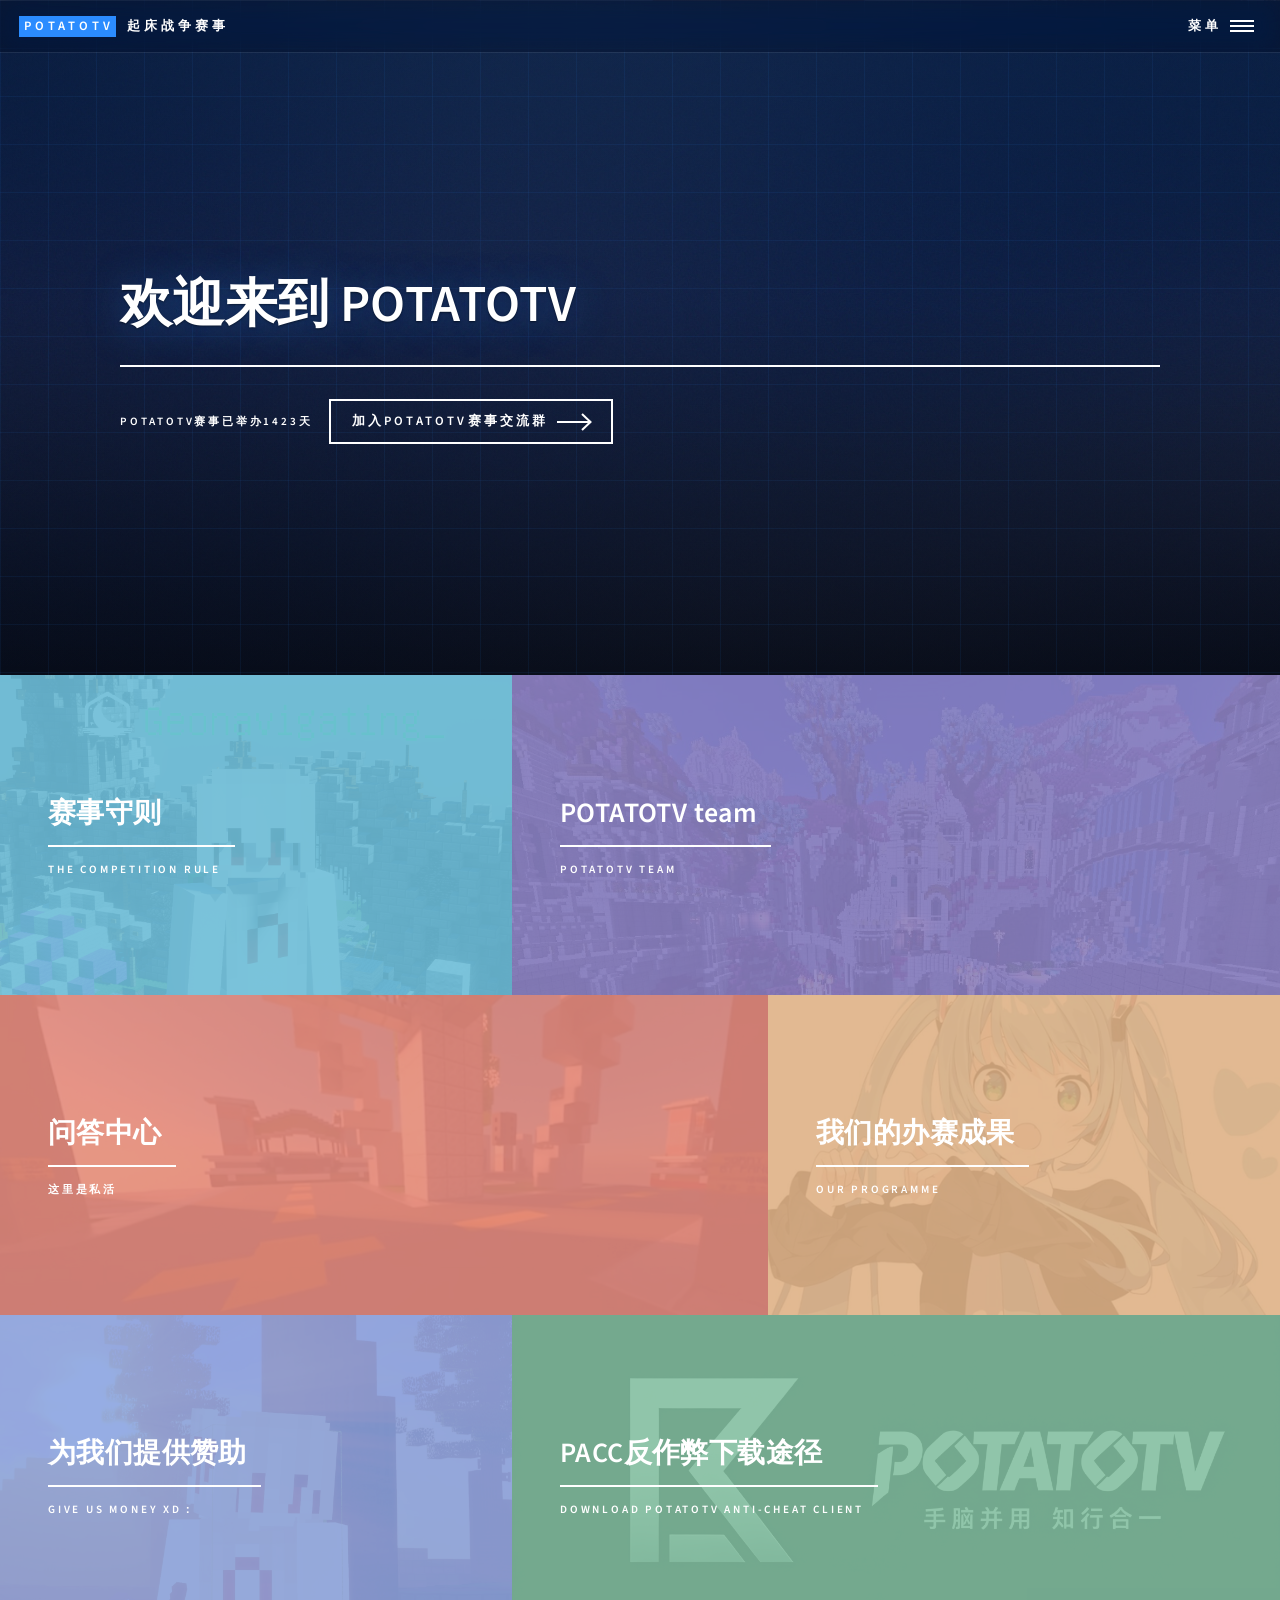
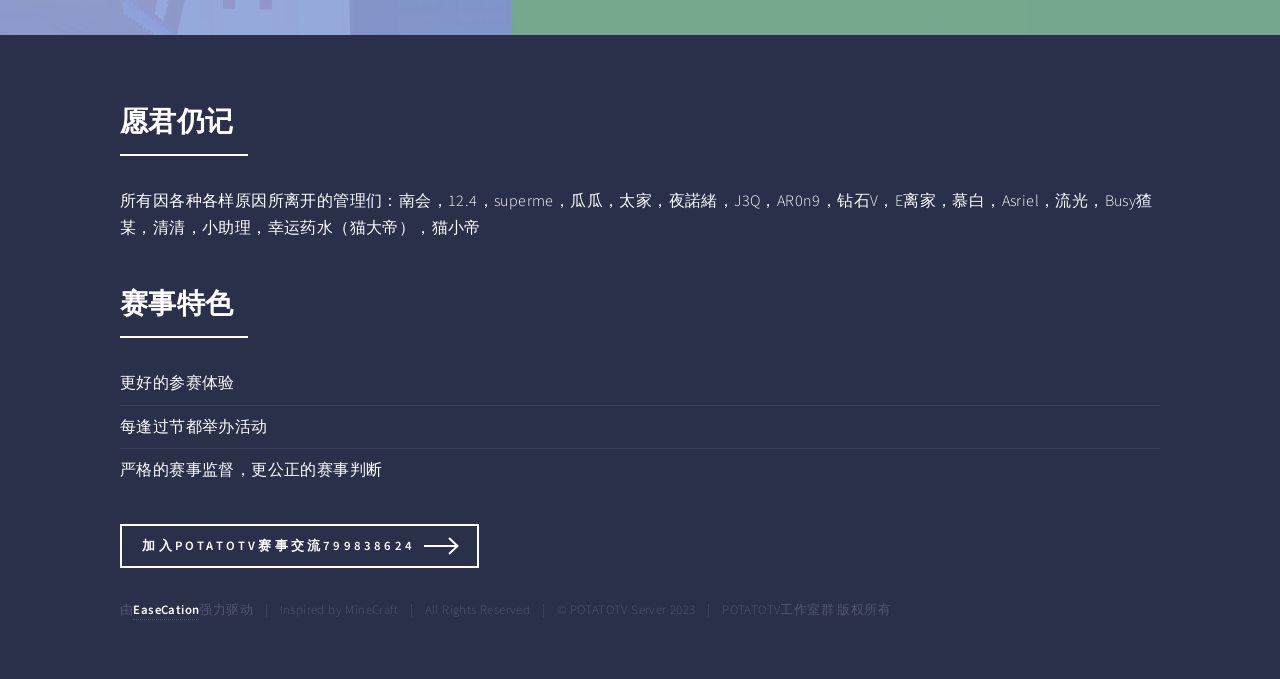
==== index.html @ faa76018 "chore: 初始化 POTATOTV 赛事官网静态站点 基于 HTML5UP Forty 模板改造。首页 Banner 改为本地 MP4 背景视频 + 内联 SVG 遮罩与网格图层；导航栏与菜单改为" ====
<!DOCTYPE HTML>

<html>
	<head>
			<title>POTATOTV 起床战争赛事</title>
			<meta charset="utf-8" />
			<meta name="keywords" content="POTATOTV工作室群">
			<meta name="viewport" content="width=device-width, initial-scale=1, user-scalable=no" />
			<link rel="stylesheet" href="assets/css/main.css" />
			<link rel="shortcut icon" href="images/potatotvlogo.png"/>
			<noscript><link rel="stylesheet" href="assets/css/noscript.css" /></noscript>
		</head>
	<body class="is-preload">

		<!-- Wrapper -->
			<div id="wrapper">

				<!-- Header -->
					<header id="header" class="alt">
						<a href="index.html" class="logo"><strong>POTATOTV</strong> <span> 起床战争赛事</span></a>
						<nav>
							<a href="#menu">菜单</a>
						</nav>
					</header>

				<!-- Menu -->
					<nav id="menu">
						<ul class="links">
							<li><a href="index.html">首页</a></li>
							    <li><a href="team.html">POTATOTV工作室</a></li>
						</ul>
						<ul class="actions stacked">
							<li><a href="https://qm.qq.com/q/SlYVmtVRyC" class="button primary fit">加入玩家交流群799838624</a></li>
						</ul>
					</nav>

				<!-- Banner -->
					<section id="banner" class="major video-banner">
						<video class="banner-video" autoplay muted loop playsinline preload="auto" poster="images/banner.jpg">
							<source src="images/43508f6a-2a5e-4608-bf8e-602aa098ac0a.MP4" type="video/mp4" />
						</video>
						<svg class="banner-svg" xmlns="http://www.w3.org/2000/svg" preserveAspectRatio="none" aria-hidden="true" focusable="false">
							<defs>
								<linearGradient id="bannerScrim" x1="0" y1="0" x2="0" y2="1">
									<stop offset="0%" stop-color="#060b16" stop-opacity="0.72" />
									<stop offset="45%" stop-color="#060b16" stop-opacity="0.42" />
									<stop offset="100%" stop-color="#060b16" stop-opacity="0.92" />
								</linearGradient>
								<pattern id="bannerGrid" width="48" height="48" patternUnits="userSpaceOnUse">
									<path d="M48 0H0V48" fill="none" stroke="#2b8cff" stroke-opacity="0.14" stroke-width="1" />
								</pattern>
							</defs>
							<rect width="100%" height="100%" fill="url(#bannerScrim)" />
							<rect width="100%" height="100%" fill="url(#bannerGrid)" />
						</svg>
						<div class="inner">
							<span class="image">
								<img src="images/background1.png" alt="" />
							</span>
							<header class="major">
								<h1>欢迎来到 POTATOTV</h1>
							</header>
							<div class="content">
								<p id="h1"></p>
								<ul class="actions ">
									<li><a href="#two" class="button next scrolly">加入POTATOTV赛事交流群</a></li>
								</ul>
							</div>
						</div>
					</section>
					<!-- 计算日期 -->
					<script>
						window.onload=function starttime(){
								time(h1,'2023/1/13');   
								ptimer = setTimeout(starttime,1000); 
						}
							function time(obj,futimg){
								var nowtime = new Date().getTime(); 
								var futruetime =  new Date(futimg).getTime(); 
								var msec = nowtime-futruetime; 
								var time = (msec/1000);  
								var day = parseInt(time/86400); 
								var hour = parseInt(time/3600)-24*day;    
								obj.innerHTML="PotatoTV赛事已举办"+day+"天"
						}
						</script>

				<!-- Main -->
					<div id="main">

						<!-- One -->
						 <!-- 全部模块 -->
							<section id="one" class="tiles">
								<article>
									<span class="image">
										<img src="images/first2.png" alt="" />
									</span>
									<header class="major">
										<h3><a href="https://tcnbx0vtx7s4.feishu.cn/wiki/GihKwz2kzioPN6ksswIc6as2n2b?from=from_copylink" class="link">赛事守则</a></h3>
										<p>The Competition rule</p>
									</header>
								</article>
								<article>
									<span class="image">
										<img src="images/people2.png" alt="" />
									</span>
									<header class="major">
										<h3><a href="team.html" class="link">POTATOTV team</a></h3>
										<p>POTATOTV Team</p>
									</header>
								</article>
								<article>
									<span class="image">
										<img src="images/gugug2.png" alt="" />
									</span>
									<header class="major">
										<h3><a href="404.html" class="link">问答中心</a></h3>
										<p>这里是私活</p>
									</header>
								</article>
								<article>
									<span class="image">
										<img src="images/potatotv_oursbackground.png" alt="" />
									</span>
									<header class="major">
										<h3><a href="pic.html" class="link">我们的办赛成果</a></h3>
										<p>Our Programme</p>
									</header>
								</article>
								<article>
									<span class="image">
										<img src="images/background1.png" alt="" />
									</span>
									<header class="major">
										<h3><a href="https://afdian.com/a/potatotv_Supervisor" class="link">为我们提供赞助</a></h3>
										<p>Give us money xd：</p>
									</header>
								</article>
								<article>
									<span class="image">
										<img src="images/IMG_0668.JPG" alt="" />
									</span>
									<header class="major">
										<h3><a href="dl.potaotv.asia" class="link">PACC反作弊下载途径</a></h3>
										<p>Download POTATOTV Anti-Cheat Client</p>
									</header>
							</section>

						<!-- Two -->
						 <!-- 杂话 -->
						<section id="two">
							<div class="inner">
								<header class="major">
									<h2>愿君仍记</h2>
								</header>
								<ul class="alt">
									<li>所有因各种各样原因所离开的管理们：南会，12.4，superme，瓜瓜，太家，夜諾緒，J3Q，AR0n9，钻石V，E离家，慕白，Asriel，流光，Busy猹某，清清，小助理，幸运药水（猫大帝），猫小帝</li>
								</ul>
							<section id="two">
								<div class="inner">
									<header class="major">
										<h2>赛事特色</h2>
									</header>
									<ul class="alt">
										<li>更好的参赛体验</li>
										<li>每逢过节都举办活动</li>
										<li>严格的赛事监督，更公正的赛事判断</li>
									</ul>
									<!-- 加入群聊 -->
									<ul class="actions">
										<li><a href="https://qm.qq.com/q/SlYVmtVRyC" class="button next">加入POTATOTV赛事交流799838624</a></li>
									</ul>
								</div>
							</section>

				<!-- Contact -->
					<footer id="footer">
						<div class="inner">
							<ul class="copyright">
								<li>由<a href="https://www.easecation.net/"><strong>EaseCation</strong></a>强力驱动</li><li>Inspired by MineCraft</li><li>All Rights Reserved</li><li>&copy; POTATOTV Server 2023</li><li>POTATOTV工作室群 版权所有</li>
							</ul>
						</div>
					</footer>

		<!-- Scripts -->
			<script src="assets/js/jquery.min.js"></script>
			<script src="assets/js/jquery.scrolly.min.js"></script>
			<script src="assets/js/jquery.scrollex.min.js"></script>
			<script src="assets/js/browser.min.js"></script>
			<script src="assets/js/breakpoints.min.js"></script>
			<script src="assets/js/util.js"></script>
			<script src="assets/js/main.js"></script>

	</body>
</html>
---- assets/css/main.css ----
@import url(fontawesome-all.min.css);
@import url("https://fonts.googleapis.com/css?family=Source+Sans+Pro:300,300italic,600,600italic");

/*
	Forty by HTML5 UP
	html5up.net | @ajlkn
	Free for personal and commercial use under the CCA 3.0 license (html5up.net/license)
*/

html, body, div, span, applet, object,
iframe, h1, h2, h3, h4, h5, h6, p, blockquote,
pre, a, abbr, acronym, address, big, cite,
code, del, dfn, em, img, ins, kbd, q, s, samp,
small, strike, strong, sub, sup, tt, var, b,
u, i, center, dl, dt, dd, ol, ul, li, fieldset,
form, label, legend, table, caption, tbody,
tfoot, thead, tr, th, td, article, aside,
canvas, details, embed, figure, figcaption,
footer, header, hgroup, menu, nav, output, ruby,
section, summary, time, mark, audio, video {
	margin: 0;
	padding: 0;
	border: 0;
	font-size: 100%;
	font: inherit;
	vertical-align: baseline;}

article, aside, details, figcaption, figure,
footer, header, hgroup, menu, nav, section {
	display: block;}

body {
	line-height: 1;
}

ol, ul {
	list-style: none;
}

blockquote, q {
	quotes: none;
}

	blockquote:before, blockquote:after, q:before, q:after {
		content: '';
		content: none;
	}

table {
	border-collapse: collapse;
	border-spacing: 0;
}

body {
	-webkit-text-size-adjust: none;
}

mark {
	background-color: transparent;
	color: inherit;
}

input::-moz-focus-inner {
	border: 0;
	padding: 0;
}

input, select, textarea {
	-moz-appearance: none;
	-webkit-appearance: none;
	-ms-appearance: none;
	appearance: none;
}

/* Basic */

	@-ms-viewport {
		width: device-width;
	}

	body {
		-ms-overflow-style: scrollbar;
	}

	@media screen and (max-width: 480px) {

		html, body {
			min-width: 320px;
		}

	}

	html {
		box-sizing: border-box;
	}

	*, *:before, *:after {
		box-sizing: inherit;
	}

	body {
		background: #242943;
	}

		body.is-preload *, body.is-preload *:before, body.is-preload *:after {
			-moz-animation: none !important;
			-webkit-animation: none !important;
			-ms-animation: none !important;
			animation: none !important;
			-moz-transition: none !important;
			-webkit-transition: none !important;
			-ms-transition: none !important;
			transition: none !important;
		}

/* Type */

	body, input, select, textarea {
		color: #ffffff;
		font-family: "Source Sans Pro", Helvetica, sans-serif;
		font-size: 17pt;
		font-weight: 300;
		letter-spacing: 0.025em;
		line-height: 1.65;
	}

		@media screen and (max-width: 1680px) {

			body, input, select, textarea {
				font-size: 14pt;
			}

		}

		@media screen and (max-width: 1280px) {

			body, input, select, textarea {
				font-size: 12pt;
			}

		}

		@media screen and (max-width: 360px) {

			body, input, select, textarea {
				font-size: 11pt;
			}

		}

	a {
		-moz-transition: color 0.2s ease-in-out, border-bottom-color 0.2s ease-in-out;
		-webkit-transition: color 0.2s ease-in-out, border-bottom-color 0.2s ease-in-out;
		-ms-transition: color 0.2s ease-in-out, border-bottom-color 0.2s ease-in-out;
		transition: color 0.2s ease-in-out, border-bottom-color 0.2s ease-in-out;
		border-bottom: dotted 1px;
		color: inherit;
		text-decoration: none;
	}

		a:hover {
			border-bottom-color: transparent;
			color: #9bf1ff !important;
		}

		a:active {
			color: #53e3fb !important;
		}

	strong, b {
		color: #ffffff;
		font-weight: 600;
	}

	em, i {
		font-style: italic;
	}

	p {
		margin: 0 0 2em 0;
	}

	h1, h2, h3, h4, h5, h6 {
		color: #ffffff;
		font-weight: 600;
		line-height: 1.65;
		margin: 0 0 1em 0;
	}

		h1 a, h2 a, h3 a, h4 a, h5 a, h6 a {
			color: inherit;
			border-bottom: 0;
		}

	h1 {
		font-size: 2.5em;
	}

	h2 {
		font-size: 1.75em;
	}

	h3 {
		font-size: 1.35em;
	}

	h4 {
		font-size: 1.1em;
	}

	h5 {
		font-size: 0.9em;
	}

	h6 {
		font-size: 0.7em;
	}

	@media screen and (max-width: 736px) {

		h1 {
			font-size: 2em;
		}

		h2 {
			font-size: 1.5em;
		}

		h3 {
			font-size: 1.25em;
		}

	}

	sub {
		font-size: 0.8em;
		position: relative;
		top: 0.5em;
	}

	sup {
		font-size: 0.8em;
		position: relative;
		top: -0.5em;
	}

	blockquote {
		border-left: solid 4px rgba(212, 212, 255, 0.1);
		font-style: italic;
		margin: 0 0 2em 0;
		padding: 0.5em 0 0.5em 2em;
	}

	code {
		background: rgba(212, 212, 255, 0.035);
		font-family: "Courier New", monospace;
		font-size: 0.9em;
		margin: 0 0.25em;
		padding: 0.25em 0.65em;
	}

	pre {
		-webkit-overflow-scrolling: touch;
		font-family: "Courier New", monospace;
		font-size: 0.9em;
		margin: 0 0 2em 0;
	}

		pre code {
			display: block;
			line-height: 1.75;
			padding: 1em 1.5em;
			overflow-x: auto;
		}

	hr {
		border: 0;
		border-bottom: solid 1px rgba(212, 212, 255, 0.1);
		margin: 2em 0;
	}

		hr.major {
			margin: 3em 0;
		}

	.align-left {
		text-align: left;
	}

	.align-center {
		text-align: center;
	}

	.align-right {
		text-align: right;
	}

/* Row */

	.row {
		display: flex;
		flex-wrap: wrap;
		box-sizing: border-box;
		align-items: stretch;
	}

		.row > * {
			box-sizing: border-box;
		}

		.row.gtr-uniform > * > :last-child {
			margin-bottom: 0;
		}

		.row.aln-left {
			justify-content: flex-start;
		}

		.row.aln-center {
			justify-content: center;
		}

		.row.aln-right {
			justify-content: flex-end;
		}

		.row.aln-top {
			align-items: flex-start;
		}

		.row.aln-middle {
			align-items: center;
		}

		.row.aln-bottom {
			align-items: flex-end;
		}

		.row > .imp {
			order: -1;
		}

		.row > .col-1 {
			width: 8.33333%;
		}

		.row > .off-1 {
			margin-left: 8.33333%;
		}

		.row > .col-2 {
			width: 16.66667%;
		}

		.row > .off-2 {
			margin-left: 16.66667%;
		}

		.row > .col-3 {
			width: 25%;
		}

		.row > .off-3 {
			margin-left: 25%;
		}

		.row > .col-4 {
			width: 33.33333%;
		}

		.row > .off-4 {
			margin-left: 33.33333%;
		}

		.row > .col-5 {
			width: 41.66667%;
		}

		.row > .off-5 {
			margin-left: 41.66667%;
		}

		.row > .col-6 {
			width: 50%;
		}

		.row > .off-6 {
			margin-left: 50%;
		}

		.row > .col-7 {
			width: 58.33333%;
		}

		.row > .off-7 {
			margin-left: 58.33333%;
		}

		.row > .col-8 {
			width: 66.66667%;
		}

		.row > .off-8 {
			margin-left: 66.66667%;
		}

		.row > .col-9 {
			width: 75%;
		}

		.row > .off-9 {
			margin-left: 75%;
		}

		.row > .col-10 {
			width: 83.33333%;
		}

		.row > .off-10 {
			margin-left: 83.33333%;
		}

		.row > .col-11 {
			width: 91.66667%;
		}

		.row > .off-11 {
			margin-left: 91.66667%;
		}

		.row > .col-12 {
			width: 100%;
		}

		.row > .off-12 {
			margin-left: 100%;
		}

		.row.gtr-0 {
			margin-top: 0;
			margin-left: 0em;
		}

			.row.gtr-0 > * {
				padding: 0 0 0 0em;
			}

			.row.gtr-0.gtr-uniform {
				margin-top: 0em;
			}

				.row.gtr-0.gtr-uniform > * {
					padding-top: 0em;
				}

		.row.gtr-25 {
			margin-top: 0;
			margin-left: -0.5em;
		}

			.row.gtr-25 > * {
				padding: 0 0 0 0.5em;
			}

			.row.gtr-25.gtr-uniform {
				margin-top: -0.5em;
			}

				.row.gtr-25.gtr-uniform > * {
					padding-top: 0.5em;
				}

		.row.gtr-50 {
			margin-top: 0;
			margin-left: -1em;
		}

			.row.gtr-50 > * {
				padding: 0 0 0 1em;
			}

			.row.gtr-50.gtr-uniform {
				margin-top: -1em;
			}

				.row.gtr-50.gtr-uniform > * {
					padding-top: 1em;
				}

		.row {
			margin-top: 0;
			margin-left: -2em;
		}

			.row > * {
				padding: 0 0 0 2em;
			}

			.row.gtr-uniform {
				margin-top: -2em;
			}

				.row.gtr-uniform > * {
					padding-top: 2em;
				}

		.row.gtr-150 {
			margin-top: 0;
			margin-left: -3em;
		}

			.row.gtr-150 > * {
				padding: 0 0 0 3em;
			}

			.row.gtr-150.gtr-uniform {
				margin-top: -3em;
			}

				.row.gtr-150.gtr-uniform > * {
					padding-top: 3em;
				}

		.row.gtr-200 {
			margin-top: 0;
			margin-left: -4em;
		}

			.row.gtr-200 > * {
				padding: 0 0 0 4em;
			}

			.row.gtr-200.gtr-uniform {
				margin-top: -4em;
			}

				.row.gtr-200.gtr-uniform > * {
					padding-top: 4em;
				}

		@media screen and (max-width: 1680px) {

			.row {
				display: flex;
				flex-wrap: wrap;
				box-sizing: border-box;
				align-items: stretch;
			}

				.row > * {
					box-sizing: border-box;
				}

				.row.gtr-uniform > * > :last-child {
					margin-bottom: 0;
				}

				.row.aln-left {
					justify-content: flex-start;
				}

				.row.aln-center {
					justify-content: center;
				}

				.row.aln-right {
					justify-content: flex-end;
				}

				.row.aln-top {
					align-items: flex-start;
				}

				.row.aln-middle {
					align-items: center;
				}

				.row.aln-bottom {
					align-items: flex-end;
				}

				.row > .imp-xlarge {
					order: -1;
				}

				.row > .col-1-xlarge {
					width: 8.33333%;
				}

				.row > .off-1-xlarge {
					margin-left: 8.33333%;
				}

				.row > .col-2-xlarge {
					width: 16.66667%;
				}

				.row > .off-2-xlarge {
					margin-left: 16.66667%;
				}

				.row > .col-3-xlarge {
					width: 25%;
				}

				.row > .off-3-xlarge {
					margin-left: 25%;
				}

				.row > .col-4-xlarge {
					width: 33.33333%;
				}

				.row > .off-4-xlarge {
					margin-left: 33.33333%;
				}

				.row > .col-5-xlarge {
					width: 41.66667%;
				}

				.row > .off-5-xlarge {
					margin-left: 41.66667%;
				}

				.row > .col-6-xlarge {
					width: 50%;
				}

				.row > .off-6-xlarge {
					margin-left: 50%;
				}

				.row > .col-7-xlarge {
					width: 58.33333%;
				}

				.row > .off-7-xlarge {
					margin-left: 58.33333%;
				}

				.row > .col-8-xlarge {
					width: 66.66667%;
				}

				.row > .off-8-xlarge {
					margin-left: 66.66667%;
				}

				.row > .col-9-xlarge {
					width: 75%;
				}

				.row > .off-9-xlarge {
					margin-left: 75%;
				}

				.row > .col-10-xlarge {
					width: 83.33333%;
				}

				.row > .off-10-xlarge {
					margin-left: 83.33333%;
				}

				.row > .col-11-xlarge {
					width: 91.66667%;
				}

				.row > .off-11-xlarge {
					margin-left: 91.66667%;
				}

				.row > .col-12-xlarge {
					width: 100%;
				}

				.row > .off-12-xlarge {
					margin-left: 100%;
				}

				.row.gtr-0 {
					margin-top: 0;
					margin-left: 0em;
				}

					.row.gtr-0 > * {
						padding: 0 0 0 0em;
					}

					.row.gtr-0.gtr-uniform {
						margin-top: 0em;
					}

						.row.gtr-0.gtr-uniform > * {
							padding-top: 0em;
						}

				.row.gtr-25 {
					margin-top: 0;
					margin-left: -0.5em;
				}

					.row.gtr-25 > * {
						padding: 0 0 0 0.5em;
					}

					.row.gtr-25.gtr-uniform {
						margin-top: -0.5em;
					}

						.row.gtr-25.gtr-uniform > * {
							padding-top: 0.5em;
						}

				.row.gtr-50 {
					margin-top: 0;
					margin-left: -1em;
				}

					.row.gtr-50 > * {
						padding: 0 0 0 1em;
					}

					.row.gtr-50.gtr-uniform {
						margin-top: -1em;
					}

						.row.gtr-50.gtr-uniform > * {
							padding-top: 1em;
						}

				.row {
					margin-top: 0;
					margin-left: -2em;
				}

					.row > * {
						padding: 0 0 0 2em;
					}

					.row.gtr-uniform {
						margin-top: -2em;
					}

						.row.gtr-uniform > * {
							padding-top: 2em;
						}

				.row.gtr-150 {
					margin-top: 0;
					margin-left: -3em;
				}

					.row.gtr-150 > * {
						padding: 0 0 0 3em;
					}

					.row.gtr-150.gtr-uniform {
						margin-top: -3em;
					}

						.row.gtr-150.gtr-uniform > * {
							padding-top: 3em;
						}

				.row.gtr-200 {
					margin-top: 0;
					margin-left: -4em;
				}

					.row.gtr-200 > * {
						padding: 0 0 0 4em;
					}

					.row.gtr-200.gtr-uniform {
						margin-top: -4em;
					}

						.row.gtr-200.gtr-uniform > * {
							padding-top: 4em;
						}

		}

		@media screen and (max-width: 1280px) {

			.row {
				display: flex;
				flex-wrap: wrap;
				box-sizing: border-box;
				align-items: stretch;
			}

				.row > * {
					box-sizing: border-box;
				}

				.row.gtr-uniform > * > :last-child {
					margin-bottom: 0;
				}

				.row.aln-left {
					justify-content: flex-start;
				}

				.row.aln-center {
					justify-content: center;
				}

				.row.aln-right {
					justify-content: flex-end;
				}

				.row.aln-top {
					align-items: flex-start;
				}

				.row.aln-middle {
					align-items: center;
				}

				.row.aln-bottom {
					align-items: flex-end;
				}

				.row > .imp-large {
					order: -1;
				}

				.row > .col-1-large {
					width: 8.33333%;
				}

				.row > .off-1-large {
					margin-left: 8.33333%;
				}

				.row > .col-2-large {
					width: 16.66667%;
				}

				.row > .off-2-large {
					margin-left: 16.66667%;
				}

				.row > .col-3-large {
					width: 25%;
				}

				.row > .off-3-large {
					margin-left: 25%;
				}

				.row > .col-4-large {
					width: 33.33333%;
				}

				.row > .off-4-large {
					margin-left: 33.33333%;
				}

				.row > .col-5-large {
					width: 41.66667%;
				}

				.row > .off-5-large {
					margin-left: 41.66667%;
				}

				.row > .col-6-large {
					width: 50%;
				}

				.row > .off-6-large {
					margin-left: 50%;
				}

				.row > .col-7-large {
					width: 58.33333%;
				}

				.row > .off-7-large {
					margin-left: 58.33333%;
				}

				.row > .col-8-large {
					width: 66.66667%;
				}

				.row > .off-8-large {
					margin-left: 66.66667%;
				}

				.row > .col-9-large {
					width: 75%;
				}

				.row > .off-9-large {
					margin-left: 75%;
				}

				.row > .col-10-large {
					width: 83.33333%;
				}

				.row > .off-10-large {
					margin-left: 83.33333%;
				}

				.row > .col-11-large {
					width: 91.66667%;
				}

				.row > .off-11-large {
					margin-left: 91.66667%;
				}

				.row > .col-12-large {
					width: 100%;
				}

				.row > .off-12-large {
					margin-left: 100%;
				}

				.row.gtr-0 {
					margin-top: 0;
					margin-left: 0em;
				}

					.row.gtr-0 > * {
						padding: 0 0 0 0em;
					}

					.row.gtr-0.gtr-uniform {
						margin-top: 0em;
					}

						.row.gtr-0.gtr-uniform > * {
							padding-top: 0em;
						}

				.row.gtr-25 {
					margin-top: 0;
					margin-left: -0.375em;
				}

					.row.gtr-25 > * {
						padding: 0 0 0 0.375em;
					}

					.row.gtr-25.gtr-uniform {
						margin-top: -0.375em;
					}

						.row.gtr-25.gtr-uniform > * {
							padding-top: 0.375em;
						}

				.row.gtr-50 {
					margin-top: 0;
					margin-left: -0.75em;
				}

					.row.gtr-50 > * {
						padding: 0 0 0 0.75em;
					}

					.row.gtr-50.gtr-uniform {
						margin-top: -0.75em;
					}

						.row.gtr-50.gtr-uniform > * {
							padding-top: 0.75em;
						}

				.row {
					margin-top: 0;
					margin-left: -1.5em;
				}

					.row > * {
						padding: 0 0 0 1.5em;
					}

					.row.gtr-uniform {
						margin-top: -1.5em;
					}

						.row.gtr-uniform > * {
							padding-top: 1.5em;
						}

				.row.gtr-150 {
					margin-top: 0;
					margin-left: -2.25em;
				}

					.row.gtr-150 > * {
						padding: 0 0 0 2.25em;
					}

					.row.gtr-150.gtr-uniform {
						margin-top: -2.25em;
					}

						.row.gtr-150.gtr-uniform > * {
							padding-top: 2.25em;
						}

				.row.gtr-200 {
					margin-top: 0;
					margin-left: -3em;
				}

					.row.gtr-200 > * {
						padding: 0 0 0 3em;
					}

					.row.gtr-200.gtr-uniform {
						margin-top: -3em;
					}

						.row.gtr-200.gtr-uniform > * {
							padding-top: 3em;
						}

		}

		@media screen and (max-width: 980px) {

			.row {
				display: flex;
				flex-wrap: wrap;
				box-sizing: border-box;
				align-items: stretch;
			}

				.row > * {
					box-sizing: border-box;
				}

				.row.gtr-uniform > * > :last-child {
					margin-bottom: 0;
				}

				.row.aln-left {
					justify-content: flex-start;
				}

				.row.aln-center {
					justify-content: center;
				}

				.row.aln-right {
					justify-content: flex-end;
				}

				.row.aln-top {
					align-items: flex-start;
				}

				.row.aln-middle {
					align-items: center;
				}

				.row.aln-bottom {
					align-items: flex-end;
				}

				.row > .imp-medium {
					order: -1;
				}

				.row > .col-1-medium {
					width: 8.33333%;
				}

				.row > .off-1-medium {
					margin-left: 8.33333%;
				}

				.row > .col-2-medium {
					width: 16.66667%;
				}

				.row > .off-2-medium {
					margin-left: 16.66667%;
				}

				.row > .col-3-medium {
					width: 25%;
				}

				.row > .off-3-medium {
					margin-left: 25%;
				}

				.row > .col-4-medium {
					width: 33.33333%;
				}

				.row > .off-4-medium {
					margin-left: 33.33333%;
				}

				.row > .col-5-medium {
					width: 41.66667%;
				}

				.row > .off-5-medium {
					margin-left: 41.66667%;
				}

				.row > .col-6-medium {
					width: 50%;
				}

				.row > .off-6-medium {
					margin-left: 50%;
				}

				.row > .col-7-medium {
					width: 58.33333%;
				}

				.row > .off-7-medium {
					margin-left: 58.33333%;
				}

				.row > .col-8-medium {
					width: 66.66667%;
				}

				.row > .off-8-medium {
					margin-left: 66.66667%;
				}

				.row > .col-9-medium {
					width: 75%;
				}

				.row > .off-9-medium {
					margin-left: 75%;
				}

				.row > .col-10-medium {
					width: 83.33333%;
				}

				.row > .off-10-medium {
					margin-left: 83.33333%;
				}

				.row > .col-11-medium {
					width: 91.66667%;
				}

				.row > .off-11-medium {
					margin-left: 91.66667%;
				}

				.row > .col-12-medium {
					width: 100%;
				}

				.row > .off-12-medium {
					margin-left: 100%;
				}

				.row.gtr-0 {
					margin-top: 0;
					margin-left: 0em;
				}

					.row.gtr-0 > * {
						padding: 0 0 0 0em;
					}

					.row.gtr-0.gtr-uniform {
						margin-top: 0em;
					}

						.row.gtr-0.gtr-uniform > * {
							padding-top: 0em;
						}

				.row.gtr-25 {
					margin-top: 0;
					margin-left: -0.375em;
				}

					.row.gtr-25 > * {
						padding: 0 0 0 0.375em;
					}

					.row.gtr-25.gtr-uniform {
						margin-top: -0.375em;
					}

						.row.gtr-25.gtr-uniform > * {
							padding-top: 0.375em;
						}

				.row.gtr-50 {
					margin-top: 0;
					margin-left: -0.75em;
				}

					.row.gtr-50 > * {
						padding: 0 0 0 0.75em;
					}

					.row.gtr-50.gtr-uniform {
						margin-top: -0.75em;
					}

						.row.gtr-50.gtr-uniform > * {
							padding-top: 0.75em;
						}

				.row {
					margin-top: 0;
					margin-left: -1.5em;
				}

					.row > * {
						padding: 0 0 0 1.5em;
					}

					.row.gtr-uniform {
						margin-top: -1.5em;
					}

						.row.gtr-uniform > * {
							padding-top: 1.5em;
						}

				.row.gtr-150 {
					margin-top: 0;
					margin-left: -2.25em;
				}

					.row.gtr-150 > * {
						padding: 0 0 0 2.25em;
					}

					.row.gtr-150.gtr-uniform {
						margin-top: -2.25em;
					}

						.row.gtr-150.gtr-uniform > * {
							padding-top: 2.25em;
						}

				.row.gtr-200 {
					margin-top: 0;
					margin-left: -3em;
				}

					.row.gtr-200 > * {
						padding: 0 0 0 3em;
					}

					.row.gtr-200.gtr-uniform {
						margin-top: -3em;
					}

						.row.gtr-200.gtr-uniform > * {
							padding-top: 3em;
						}

		}

		@media screen and (max-width: 736px) {

			.row {
				display: flex;
				flex-wrap: wrap;
				box-sizing: border-box;
				align-items: stretch;
			}

				.row > * {
					box-sizing: border-box;
				}

				.row.gtr-uniform > * > :last-child {
					margin-bottom: 0;
				}

				.row.aln-left {
					justify-content: flex-start;
				}

				.row.aln-center {
					justify-content: center;
				}

				.row.aln-right {
					justify-content: flex-end;
				}

				.row.aln-top {
					align-items: flex-start;
				}

				.row.aln-middle {
					align-items: center;
				}

				.row.aln-bottom {
					align-items: flex-end;
				}

				.row > .imp-small {
					order: -1;
				}

				.row > .col-1-small {
					width: 8.33333%;
				}

				.row > .off-1-small {
					margin-left: 8.33333%;
				}

				.row > .col-2-small {
					width: 16.66667%;
				}

				.row > .off-2-small {
					margin-left: 16.66667%;
				}

				.row > .col-3-small {
					width: 25%;
				}

				.row > .off-3-small {
					margin-left: 25%;
				}

				.row > .col-4-small {
					width: 33.33333%;
				}

				.row > .off-4-small {
					margin-left: 33.33333%;
				}

				.row > .col-5-small {
					width: 41.66667%;
				}

				.row > .off-5-small {
					margin-left: 41.66667%;
				}

				.row > .col-6-small {
					width: 50%;
				}

				.row > .off-6-small {
					margin-left: 50%;
				}

				.row > .col-7-small {
					width: 58.33333%;
				}

				.row > .off-7-small {
					margin-left: 58.33333%;
				}

				.row > .col-8-small {
					width: 66.66667%;
				}

				.row > .off-8-small {
					margin-left: 66.66667%;
				}

				.row > .col-9-small {
					width: 75%;
				}

				.row > .off-9-small {
					margin-left: 75%;
				}

				.row > .col-10-small {
					width: 83.33333%;
				}

				.row > .off-10-small {
					margin-left: 83.33333%;
				}

				.row > .col-11-small {
					width: 91.66667%;
				}

				.row > .off-11-small {
					margin-left: 91.66667%;
				}

				.row > .col-12-small {
					width: 100%;
				}

				.row > .off-12-small {
					margin-left: 100%;
				}

				.row.gtr-0 {
					margin-top: 0;
					margin-left: 0em;
				}

					.row.gtr-0 > * {
						padding: 0 0 0 0em;
					}

					.row.gtr-0.gtr-uniform {
						margin-top: 0em;
					}

						.row.gtr-0.gtr-uniform > * {
							padding-top: 0em;
						}

				.row.gtr-25 {
					margin-top: 0;
					margin-left: -0.3125em;
				}

					.row.gtr-25 > * {
						padding: 0 0 0 0.3125em;
					}

					.row.gtr-25.gtr-uniform {
						margin-top: -0.3125em;
					}

						.row.gtr-25.gtr-uniform > * {
							padding-top: 0.3125em;
						}

				.row.gtr-50 {
					margin-top: 0;
					margin-left: -0.625em;
				}

					.row.gtr-50 > * {
						padding: 0 0 0 0.625em;
					}

					.row.gtr-50.gtr-uniform {
						margin-top: -0.625em;
					}

						.row.gtr-50.gtr-uniform > * {
							padding-top: 0.625em;
						}

				.row {
					margin-top: 0;
					margin-left: -1.25em;
				}

					.row > * {
						padding: 0 0 0 1.25em;
					}

					.row.gtr-uniform {
						margin-top: -1.25em;
					}

						.row.gtr-uniform > * {
							padding-top: 1.25em;
						}

				.row.gtr-150 {
					margin-top: 0;
					margin-left: -1.875em;
				}

					.row.gtr-150 > * {
						padding: 0 0 0 1.875em;
					}

					.row.gtr-150.gtr-uniform {
						margin-top: -1.875em;
					}

						.row.gtr-150.gtr-uniform > * {
							padding-top: 1.875em;
						}

				.row.gtr-200 {
					margin-top: 0;
					margin-left: -2.5em;
				}

					.row.gtr-200 > * {
						padding: 0 0 0 2.5em;
					}

					.row.gtr-200.gtr-uniform {
						margin-top: -2.5em;
					}

						.row.gtr-200.gtr-uniform > * {
							padding-top: 2.5em;
						}

		}

		@media screen and (max-width: 480px) {

			.row {
				display: flex;
				flex-wrap: wrap;
				box-sizing: border-box;
				align-items: stretch;
			}

				.row > * {
					box-sizing: border-box;
				}

				.row.gtr-uniform > * > :last-child {
					margin-bottom: 0;
				}

				.row.aln-left {
					justify-content: flex-start;
				}

				.row.aln-center {
					justify-content: center;
				}

				.row.aln-right {
					justify-content: flex-end;
				}

				.row.aln-top {
					align-items: flex-start;
				}

				.row.aln-middle {
					align-items: center;
				}

				.row.aln-bottom {
					align-items: flex-end;
				}

				.row > .imp-xsmall {
					order: -1;
				}

				.row > .col-1-xsmall {
					width: 8.33333%;
				}

				.row > .off-1-xsmall {
					margin-left: 8.33333%;
				}

				.row > .col-2-xsmall {
					width: 16.66667%;
				}

				.row > .off-2-xsmall {
					margin-left: 16.66667%;
				}

				.row > .col-3-xsmall {
					width: 25%;
				}

				.row > .off-3-xsmall {
					margin-left: 25%;
				}

				.row > .col-4-xsmall {
					width: 33.33333%;
				}

				.row > .off-4-xsmall {
					margin-left: 33.33333%;
				}

				.row > .col-5-xsmall {
					width: 41.66667%;
				}

				.row > .off-5-xsmall {
					margin-left: 41.66667%;
				}

				.row > .col-6-xsmall {
					width: 50%;
				}

				.row > .off-6-xsmall {
					margin-left: 50%;
				}

				.row > .col-7-xsmall {
					width: 58.33333%;
				}

				.row > .off-7-xsmall {
					margin-left: 58.33333%;
				}

				.row > .col-8-xsmall {
					width: 66.66667%;
				}

				.row > .off-8-xsmall {
					margin-left: 66.66667%;
				}

				.row > .col-9-xsmall {
					width: 75%;
				}

				.row > .off-9-xsmall {
					margin-left: 75%;
				}

				.row > .col-10-xsmall {
					width: 83.33333%;
				}

				.row > .off-10-xsmall {
					margin-left: 83.33333%;
				}

				.row > .col-11-xsmall {
					width: 91.66667%;
				}

				.row > .off-11-xsmall {
					margin-left: 91.66667%;
				}

				.row > .col-12-xsmall {
					width: 100%;
				}

				.row > .off-12-xsmall {
					margin-left: 100%;
				}

				.row.gtr-0 {
					margin-top: 0;
					margin-left: 0em;
				}

					.row.gtr-0 > * {
						padding: 0 0 0 0em;
					}

					.row.gtr-0.gtr-uniform {
						margin-top: 0em;
					}

						.row.gtr-0.gtr-uniform > * {
							padding-top: 0em;
						}

				.row.gtr-25 {
					margin-top: 0;
					margin-left: -0.3125em;
				}

					.row.gtr-25 > * {
						padding: 0 0 0 0.3125em;
					}

					.row.gtr-25.gtr-uniform {
						margin-top: -0.3125em;
					}

						.row.gtr-25.gtr-uniform > * {
							padding-top: 0.3125em;
						}

				.row.gtr-50 {
					margin-top: 0;
					margin-left: -0.625em;
				}

					.row.gtr-50 > * {
						padding: 0 0 0 0.625em;
					}

					.row.gtr-50.gtr-uniform {
						margin-top: -0.625em;
					}

						.row.gtr-50.gtr-uniform > * {
							padding-top: 0.625em;
						}

				.row {
					margin-top: 0;
					margin-left: -1.25em;
				}

					.row > * {
						padding: 0 0 0 1.25em;
					}

					.row.gtr-uniform {
						margin-top: -1.25em;
					}

						.row.gtr-uniform > * {
							padding-top: 1.25em;
						}

				.row.gtr-150 {
					margin-top: 0;
					margin-left: -1.875em;
				}

					.row.gtr-150 > * {
						padding: 0 0 0 1.875em;
					}

					.row.gtr-150.gtr-uniform {
						margin-top: -1.875em;
					}

						.row.gtr-150.gtr-uniform > * {
							padding-top: 1.875em;
						}

				.row.gtr-200 {
					margin-top: 0;
					margin-left: -2.5em;
				}

					.row.gtr-200 > * {
						padding: 0 0 0 2.5em;
					}

					.row.gtr-200.gtr-uniform {
						margin-top: -2.5em;
					}

						.row.gtr-200.gtr-uniform > * {
							padding-top: 2.5em;
						}

		}

/* Section/Article */

	section.special, article.special {
		text-align: center;
	}

	header.major {
		width: -moz-max-content;
		width: -webkit-max-content;
		width: -ms-max-content;
		width: max-content;
		margin-bottom: 2em;
	}

		header.major > :first-child {
			margin-bottom: 0;
			width: calc(100% + 0.5em);
		}

			header.major > :first-child:after {
				content: '';
				background-color: #ffffff;
				display: block;
				height: 2px;
				margin: 0.325em 0 0.5em 0;
				width: 100%;
			}

		header.major > p {
			font-size: 0.7em;
			font-weight: 600;
			letter-spacing: 0.25em;
			margin-bottom: 0;
			text-transform: uppercase;
		}

		body.is-ie header.major > :first-child:after {
			max-width: 9em;
		}

		body.is-ie header.major > h1:after {
			max-width: 100% !important;
		}

	@media screen and (max-width: 736px) {

		header.major > p br {
			display: none;
		}

	}

/* Form */

	form {
		margin: 0 0 2em 0;
	}

		form > :last-child {
			margin-bottom: 0;
		}

		form > .fields {
			display: -moz-flex;
			display: -webkit-flex;
			display: -ms-flex;
			display: flex;
			-moz-flex-wrap: wrap;
			-webkit-flex-wrap: wrap;
			-ms-flex-wrap: wrap;
			flex-wrap: wrap;
			width: calc(100% + 3em);
			margin: -1.5em 0 2em -1.5em;
		}

			form > .fields > .field {
				-moz-flex-grow: 0;
				-webkit-flex-grow: 0;
				-ms-flex-grow: 0;
				flex-grow: 0;
				-moz-flex-shrink: 0;
				-webkit-flex-shrink: 0;
				-ms-flex-shrink: 0;
				flex-shrink: 0;
				padding: 1.5em 0 0 1.5em;
				width: calc(100% - 1.5em);
			}

				form > .fields > .field.half {
					width: calc(50% - 0.75em);
				}

				form > .fields > .field.third {
					width: calc(100%/3 - 0.5em);
				}

				form > .fields > .field.quarter {
					width: calc(25% - 0.375em);
				}

		@media screen and (max-width: 480px) {

			form > .fields {
				width: calc(100% + 3em);
				margin: -1.5em 0 2em -1.5em;
			}

				form > .fields > .field {
					padding: 1.5em 0 0 1.5em;
					width: calc(100% - 1.5em);
				}

					form > .fields > .field.half {
						width: calc(100% - 1.5em);
					}

					form > .fields > .field.third {
						width: calc(100% - 1.5em);
					}

					form > .fields > .field.quarter {
						width: calc(100% - 1.5em);
					}

		}

	label {
		color: #ffffff;
		display: block;
		font-size: 0.8em;
		font-weight: 600;
		letter-spacing: 0.25em;
		margin: 0 0 1em 0;
		text-transform: uppercase;
	}

	input[type="text"],
	input[type="password"],
	input[type="email"],
	input[type="tel"],
	input[type="search"],
	input[type="url"],
	select,
	textarea {
		-moz-appearance: none;
		-webkit-appearance: none;
		-ms-appearance: none;
		appearance: none;
		background: rgba(212, 212, 255, 0.035);
		border: none;
		border-radius: 0;
		color: inherit;
		display: block;
		outline: 0;
		padding: 0 1em;
		text-decoration: none;
		width: 100%;
	}

		input[type="text"]:invalid,
		input[type="password"]:invalid,
		input[type="email"]:invalid,
		input[type="tel"]:invalid,
		input[type="search"]:invalid,
		input[type="url"]:invalid,
		select:invalid,
		textarea:invalid {
			box-shadow: none;
		}

		input[type="text"]:focus,
		input[type="password"]:focus,
		input[type="email"]:focus,
		input[type="tel"]:focus,
		input[type="search"]:focus,
		input[type="url"]:focus,
		select:focus,
		textarea:focus {
			border-color: #9bf1ff;
			box-shadow: 0 0 0 2px #9bf1ff;
		}

	select {
		background-image: url("data:image/svg+xml;charset=utf8,%3Csvg xmlns='http://www.w3.org/2000/svg' width='40' height='40' preserveAspectRatio='none' viewBox='0 0 40 40'%3E%3Cpath d='M9.4,12.3l10.4,10.4l10.4-10.4c0.2-0.2,0.5-0.4,0.9-0.4c0.3,0,0.6,0.1,0.9,0.4l3.3,3.3c0.2,0.2,0.4,0.5,0.4,0.9 c0,0.4-0.1,0.6-0.4,0.9L20.7,31.9c-0.2,0.2-0.5,0.4-0.9,0.4c-0.3,0-0.6-0.1-0.9-0.4L4.3,17.3c-0.2-0.2-0.4-0.5-0.4-0.9 c0-0.4,0.1-0.6,0.4-0.9l3.3-3.3c0.2-0.2,0.5-0.4,0.9-0.4S9.1,12.1,9.4,12.3z' fill='rgba(212, 212, 255, 0.1)' /%3E%3C/svg%3E");
		background-size: 1.25rem;
		background-repeat: no-repeat;
		background-position: calc(100% - 1rem) center;
		height: 2.75em;
		padding-right: 2.75em;
		text-overflow: ellipsis;
	}

		select option {
			color: #ffffff;
			background: #242943;
		}

		select:focus::-ms-value {
			background-color: transparent;
		}

		select::-ms-expand {
			display: none;
		}

	input[type="text"],
	input[type="password"],
	input[type="email"],
	input[type="tel"],
	input[type="search"],
	input[type="url"],
	select {
		height: 2.75em;
	}

	textarea {
		padding: 0.75em 1em;
	}

	input[type="checkbox"],
	input[type="radio"] {
		-moz-appearance: none;
		-webkit-appearance: none;
		-ms-appearance: none;
		appearance: none;
		display: block;
		float: left;
		margin-right: -2em;
		opacity: 0;
		width: 1em;
		z-index: -1;
	}

		input[type="checkbox"] + label,
		input[type="radio"] + label {
			text-decoration: none;
			color: #ffffff;
			cursor: pointer;
			display: inline-block;
			font-weight: 300;
			padding-left: 2.65em;
			padding-right: 0.75em;
			position: relative;
		}

			input[type="checkbox"] + label:before,
			input[type="radio"] + label:before {
				-moz-osx-font-smoothing: grayscale;
				-webkit-font-smoothing: antialiased;
				display: inline-block;
				font-style: normal;
				font-variant: normal;
				text-rendering: auto;
				line-height: 1;
				text-transform: none !important;
				font-family: 'Font Awesome 5 Free';
				font-weight: 900;
			}

			input[type="checkbox"] + label:before,
			input[type="radio"] + label:before {
				background: rgba(212, 212, 255, 0.035);
				content: '';
				display: inline-block;
				font-size: 0.8em;
				height: 2.0625em;
				left: 0;
				letter-spacing: 0;
				line-height: 2.0625em;
				position: absolute;
				text-align: center;
				top: 0;
				width: 2.0625em;
			}

		input[type="checkbox"]:checked + label:before,
		input[type="radio"]:checked + label:before {
			background: #ffffff;
			border-color: #9bf1ff;
			content: '\f00c';
			color: #242943;
		}

		input[type="checkbox"]:focus + label:before,
		input[type="radio"]:focus + label:before {
			box-shadow: 0 0 0 2px #9bf1ff;
		}

	input[type="radio"] + label:before {
		border-radius: 100%;
	}

	::-webkit-input-placeholder {
		color: rgba(244, 244, 255, 0.2) !important;
		opacity: 1.0;
	}

	:-moz-placeholder {
		color: rgba(244, 244, 255, 0.2) !important;
		opacity: 1.0;
	}

	::-moz-placeholder {
		color: rgba(244, 244, 255, 0.2) !important;
		opacity: 1.0;
	}

	:-ms-input-placeholder {
		color: rgba(244, 244, 255, 0.2) !important;
		opacity: 1.0;
	}

/* Box */

	.box {
		border: solid 1px rgba(212, 212, 255, 0.1);
		margin-bottom: 2em;
		padding: 1.5em;
	}

		.box > :last-child,
		.box > :last-child > :last-child,
		.box > :last-child > :last-child > :last-child {
			margin-bottom: 0;
		}

		.box.alt {
			border: 0;
			border-radius: 0;
			padding: 0;
		}

/* Icon */

	.icon {
		text-decoration: none;
		border-bottom: none;
		position: relative;
	}

		.icon:before {
			-moz-osx-font-smoothing: grayscale;
			-webkit-font-smoothing: antialiased;
			display: inline-block;
			font-style: normal;
			font-variant: normal;
			text-rendering: auto;
			line-height: 1;
			text-transform: none !important;
			font-family: 'Font Awesome 5 Free';
			font-weight: 400;
		}

		.icon > .label {
			display: none;
		}

		.icon:before {
			line-height: inherit;
		}

		.icon.solid:before {
			font-weight: 900;
		}

		.icon.brands:before {
			font-family: 'Font Awesome 5 Brands';
		}

		.icon.alt:before {
			background-color: #ffffff;
			border-radius: 100%;
			color: #242943;
			display: inline-block;
			height: 2em;
			line-height: 2em;
			text-align: center;
			width: 2em;
		}

	a.icon.alt:before {
		-moz-transition: background-color 0.2s ease-in-out;
		-webkit-transition: background-color 0.2s ease-in-out;
		-ms-transition: background-color 0.2s ease-in-out;
		transition: background-color 0.2s ease-in-out;
	}

	a.icon.alt:hover:before {
		background-color: #6fc3df;
	}

	a.icon.alt:active:before {
		background-color: #37a6cb;
	}

/* Image */

	.image {
		border: 0;
		display: inline-block;
		position: relative;
	}

		.image img {
			display: block;
		}

		.image.left, .image.right {
			max-width: 30%;
		}

			.image.left img, .image.right img {
				width: 100%;
			}

		.image.left {
			float: left;
			margin: 0 1.5em 1.25em 0;
			top: 0.25em;
		}

		.image.right {
			float: right;
			margin: 0 0 1.25em 1.5em;
			top: 0.25em;
		}

		.image.fit {
			display: block;
			margin: 0 0 2em 0;
			width: 100%;
		}

			.image.fit img {
				width: 100%;
			}

		.image.main {
			display: block;
			margin: 2.5em 0;
			width: 100%;
		}

			.image.main img {
				width: 100%;
			}

			@media screen and (max-width: 736px) {

				.image.main {
					margin: 1.5em 0;
				}

			}

/* List */

	ol {
		list-style: decimal;
		margin: 0 0 2em 0;
		padding-left: 1.25em;
	}

		ol li {
			padding-left: 0.25em;
		}

	ul {
		list-style: disc;
		margin: 0 0 2em 0;
		padding-left: 1em;
	}

		ul li {
			padding-left: 0.5em;
		}

		ul.alt {
			list-style: none;
			padding-left: 0;
		}

			ul.alt li {
				border-top: solid 1px rgba(212, 212, 255, 0.1);
				padding: 0.5em 0;
			}

				ul.alt li:first-child {
					border-top: 0;
					padding-top: 0;
				}

	dl {
		margin: 0 0 2em 0;
	}

		dl dt {
			display: block;
			font-weight: 600;
			margin: 0 0 1em 0;
		}

		dl dd {
			margin-left: 2em;
		}

/* Actions */

	ul.actions {
		display: -moz-flex;
		display: -webkit-flex;
		display: -ms-flex;
		display: flex;
		cursor: default;
		list-style: none;
		margin-left: -1em;
		padding-left: 0;
	}

		ul.actions li {
			padding: 0 0 0 1em;
			vertical-align: middle;
		}

		ul.actions.special {
			-moz-justify-content: center;
			-webkit-justify-content: center;
			-ms-justify-content: center;
			justify-content: center;
			width: 100%;
			margin-left: 0;
		}

			ul.actions.special li:first-child {
				padding-left: 0;
			}

		ul.actions.stacked {
			-moz-flex-direction: column;
			-webkit-flex-direction: column;
			-ms-flex-direction: column;
			flex-direction: column;
			margin-left: 0;
		}

			ul.actions.stacked li {
				padding: 1.3em 0 0 0;
			}

				ul.actions.stacked li:first-child {
					padding-top: 0;
				}

		ul.actions.fit {
			width: calc(100% + 1em);
		}

			ul.actions.fit li {
				-moz-flex-grow: 1;
				-webkit-flex-grow: 1;
				-ms-flex-grow: 1;
				flex-grow: 1;
				-moz-flex-shrink: 1;
				-webkit-flex-shrink: 1;
				-ms-flex-shrink: 1;
				flex-shrink: 1;
				width: 100%;
			}

				ul.actions.fit li > * {
					width: 100%;
				}

			ul.actions.fit.stacked {
				width: 100%;
			}

/* Icons */

	ul.icons {
		cursor: default;
		list-style: none;
		padding-left: 0;
	}

		ul.icons li {
			display: inline-block;
			padding: 0 1em 0 0;
		}

			ul.icons li:last-child {
				padding-right: 0;
			}

		@media screen and (max-width: 736px) {

			ul.icons li {
				padding: 0 0.75em 0 0;
			}

		}

/* Pagination */

	ul.pagination {
		cursor: default;
		list-style: none;
		padding-left: 0;
	}

		ul.pagination li {
			display: inline-block;
			padding-left: 0;
			vertical-align: middle;
		}

			ul.pagination li > .page {
				-moz-transition: background-color 0.2s ease-in-out, color 0.2s ease-in-out;
				-webkit-transition: background-color 0.2s ease-in-out, color 0.2s ease-in-out;
				-ms-transition: background-color 0.2s ease-in-out, color 0.2s ease-in-out;
				transition: background-color 0.2s ease-in-out, color 0.2s ease-in-out;
				border-bottom: 0;
				display: inline-block;
				font-size: 0.8em;
				font-weight: 600;
				height: 1.5em;
				line-height: 1.5em;
				margin: 0 0.125em;
				min-width: 1.5em;
				padding: 0 0.5em;
				text-align: center;
			}

				ul.pagination li > .page.active {
					background-color: #ffffff;
					color: #242943;
				}

					ul.pagination li > .page.active:hover {
						background-color: #9bf1ff;
						color: #242943 !important;
					}

					ul.pagination li > .page.active:active {
						background-color: #53e3fb;
					}

			ul.pagination li:first-child {
				padding-right: 0.75em;
			}

			ul.pagination li:last-child {
				padding-left: 0.75em;
			}

		@media screen and (max-width: 480px) {

			ul.pagination li:nth-child(n+2):nth-last-child(n+2) {
				display: none;
			}

			ul.pagination li:first-child {
				padding-right: 0;
			}

		}

/* Table */

	.table-wrapper {
		-webkit-overflow-scrolling: touch;
		overflow-x: auto;
	}

	table {
		margin: 0 0 2em 0;
		width: 100%;
	}

		table tbody tr {
			border: solid 1px rgba(212, 212, 255, 0.1);
			border-left: 0;
			border-right: 0;
		}

			table tbody tr:nth-child(2n + 1) {
				background-color: rgba(212, 212, 255, 0.035);
			}

		table td {
			padding: 0.75em 0.75em;
		}

		table th {
			color: #ffffff;
			font-size: 0.9em;
			font-weight: 600;
			padding: 0 0.75em 0.75em 0.75em;
			text-align: left;
		}

		table thead {
			border-bottom: solid 2px rgba(212, 212, 255, 0.1);
		}

		table tfoot {
			border-top: solid 2px rgba(212, 212, 255, 0.1);
		}

		table.alt {
			border-collapse: separate;
		}

			table.alt tbody tr td {
				border: solid 1px rgba(212, 212, 255, 0.1);
				border-left-width: 0;
				border-top-width: 0;
			}

				table.alt tbody tr td:first-child {
					border-left-width: 1px;
				}

			table.alt tbody tr:first-child td {
				border-top-width: 1px;
			}

			table.alt thead {
				border-bottom: 0;
			}

			table.alt tfoot {
				border-top: 0;
			}

/* Button */

	input[type="submit"],
	input[type="reset"],
	input[type="button"],
	button,
	.button {
		-moz-appearance: none;
		-webkit-appearance: none;
		-ms-appearance: none;
		appearance: none;
		-moz-transition: background-color 0.2s ease-in-out, box-shadow 0.2s ease-in-out, color 0.2s ease-in-out;
		-webkit-transition: background-color 0.2s ease-in-out, box-shadow 0.2s ease-in-out, color 0.2s ease-in-out;
		-ms-transition: background-color 0.2s ease-in-out, box-shadow 0.2s ease-in-out, color 0.2s ease-in-out;
		transition: background-color 0.2s ease-in-out, box-shadow 0.2s ease-in-out, color 0.2s ease-in-out;
		background-color: transparent;
		border: 0;
		border-radius: 0;
		box-shadow: inset 0 0 0 2px #ffffff;
		color: #ffffff;
		cursor: pointer;
		display: inline-block;
		font-size: 0.8em;
		font-weight: 600;
		height: 3.5em;
		letter-spacing: 0.25em;
		line-height: 3.5em;
		padding: 0 1.75em;
		text-align: center;
		text-decoration: none;
		text-transform: uppercase;
		white-space: nowrap;
	}

		input[type="submit"]:hover, input[type="submit"]:active,
		input[type="reset"]:hover,
		input[type="reset"]:active,
		input[type="button"]:hover,
		input[type="button"]:active,
		button:hover,
		button:active,
		.button:hover,
		.button:active {
			box-shadow: inset 0 0 0 2px #9bf1ff;
			color: #9bf1ff;
		}

		input[type="submit"]:active,
		input[type="reset"]:active,
		input[type="button"]:active,
		button:active,
		.button:active {
			background-color: rgba(155, 241, 255, 0.1);
			box-shadow: inset 0 0 0 2px #53e3fb;
			color: #53e3fb;
		}

		input[type="submit"].icon:before,
		input[type="reset"].icon:before,
		input[type="button"].icon:before,
		button.icon:before,
		.button.icon:before {
			margin-right: 0.5em;
		}

		input[type="submit"].fit,
		input[type="reset"].fit,
		input[type="button"].fit,
		button.fit,
		.button.fit {
			width: 100%;
		}

		input[type="submit"].small,
		input[type="reset"].small,
		input[type="button"].small,
		button.small,
		.button.small {
			font-size: 0.6em;
		}

		input[type="submit"].large,
		input[type="reset"].large,
		input[type="button"].large,
		button.large,
		.button.large {
			font-size: 1.25em;
			height: 3em;
			line-height: 3em;
		}

		input[type="submit"].next,
		input[type="reset"].next,
		input[type="button"].next,
		button.next,
		.button.next {
			padding-right: 4.5em;
			position: relative;
		}

			input[type="submit"].next:before, input[type="submit"].next:after,
			input[type="reset"].next:before,
			input[type="reset"].next:after,
			input[type="button"].next:before,
			input[type="button"].next:after,
			button.next:before,
			button.next:after,
			.button.next:before,
			.button.next:after {
				-moz-transition: opacity 0.2s ease-in-out;
				-webkit-transition: opacity 0.2s ease-in-out;
				-ms-transition: opacity 0.2s ease-in-out;
				transition: opacity 0.2s ease-in-out;
				background-position: center right;
				background-repeat: no-repeat;
				background-size: 36px 24px;
				content: '';
				display: block;
				height: 100%;
				position: absolute;
				right: 1.5em;
				top: 0;
				vertical-align: middle;
				width: 36px;
			}

			input[type="submit"].next:before,
			input[type="reset"].next:before,
			input[type="button"].next:before,
			button.next:before,
			.button.next:before {
				background-image: url("data:image/svg+xml;charset=utf8,%3Csvg xmlns='http://www.w3.org/2000/svg' xmlns:xlink='http://www.w3.org/1999/xlink' width='36px' height='24px' viewBox='0 0 36 24' zoomAndPan='disable'%3E%3Cstyle%3Eline %7B stroke: %23ffffff%3B stroke-width: 2px%3B %7D%3C/style%3E%3Cline x1='0' y1='12' x2='34' y2='12' /%3E%3Cline x1='25' y1='4' x2='34' y2='12.5' /%3E%3Cline x1='25' y1='20' x2='34' y2='11.5' /%3E%3C/svg%3E");
			}

			input[type="submit"].next:after,
			input[type="reset"].next:after,
			input[type="button"].next:after,
			button.next:after,
			.button.next:after {
				background-image: url("data:image/svg+xml;charset=utf8,%3Csvg xmlns='http://www.w3.org/2000/svg' xmlns:xlink='http://www.w3.org/1999/xlink' width='36px' height='24px' viewBox='0 0 36 24' zoomAndPan='disable'%3E%3Cstyle%3Eline %7B stroke: %239bf1ff%3B stroke-width: 2px%3B %7D%3C/style%3E%3Cline x1='0' y1='12' x2='34' y2='12' /%3E%3Cline x1='25' y1='4' x2='34' y2='12.5' /%3E%3Cline x1='25' y1='20' x2='34' y2='11.5' /%3E%3C/svg%3E");
				opacity: 0;
				z-index: 1;
			}

			input[type="submit"].next:hover:after, input[type="submit"].next:active:after,
			input[type="reset"].next:hover:after,
			input[type="reset"].next:active:after,
			input[type="button"].next:hover:after,
			input[type="button"].next:active:after,
			button.next:hover:after,
			button.next:active:after,
			.button.next:hover:after,
			.button.next:active:after {
				opacity: 1;
			}

			@media screen and (max-width: 1280px) {

				input[type="submit"].next,
				input[type="reset"].next,
				input[type="button"].next,
				button.next,
				.button.next {
					padding-right: 5em;
				}

			}

		input[type="submit"].primary,
		input[type="reset"].primary,
		input[type="button"].primary,
		button.primary,
		.button.primary {
			background-color: #ffffff;
			box-shadow: none;
			color: #242943;
		}

			input[type="submit"].primary:hover, input[type="submit"].primary:active,
			input[type="reset"].primary:hover,
			input[type="reset"].primary:active,
			input[type="button"].primary:hover,
			input[type="button"].primary:active,
			button.primary:hover,
			button.primary:active,
			.button.primary:hover,
			.button.primary:active {
				background-color: #9bf1ff;
				color: #242943 !important;
			}

			input[type="submit"].primary:active,
			input[type="reset"].primary:active,
			input[type="button"].primary:active,
			button.primary:active,
			.button.primary:active {
				background-color: #53e3fb;
			}

		input[type="submit"].disabled, input[type="submit"]:disabled,
		input[type="reset"].disabled,
		input[type="reset"]:disabled,
		input[type="button"].disabled,
		input[type="button"]:disabled,
		button.disabled,
		button:disabled,
		.button.disabled,
		.button:disabled {
			pointer-events: none;
			cursor: default;
			opacity: 0.25;
		}

/* Tiles */

	.tiles {
		display: -moz-flex;
		display: -webkit-flex;
		display: -ms-flex;
		display: flex;
		-moz-flex-wrap: wrap;
		-webkit-flex-wrap: wrap;
		-ms-flex-wrap: wrap;
		flex-wrap: wrap;
		border-top: 0 !important;
	}

		.tiles + * {
			border-top: 0 !important;
		}

		.tiles article {
			-moz-align-items: center;
			-webkit-align-items: center;
			-ms-align-items: center;
			align-items: center;
			display: -moz-flex;
			display: -webkit-flex;
			display: -ms-flex;
			display: flex;
			-moz-transition: -moz-transform 0.25s ease, opacity 0.25s ease, -moz-filter 1s ease, -webkit-filter 1s ease;
			-webkit-transition: -webkit-transform 0.25s ease, opacity 0.25s ease, -webkit-filter 1s ease, -webkit-filter 1s ease;
			-ms-transition: -ms-transform 0.25s ease, opacity 0.25s ease, -ms-filter 1s ease, -webkit-filter 1s ease;
			transition: transform 0.25s ease, opacity 0.25s ease, filter 1s ease, -webkit-filter 1s ease;
			padding: 4em 4em 2em 4em ;
			background-position: center;
			background-repeat: no-repeat;
			background-size: cover;
			cursor: default;
			height: 40vh;
			max-height: 40em;
			min-height: 23em;
			overflow: hidden;
			position: relative;
			width: 40%;
		}

			.tiles article .image {
				display: none;
			}

			.tiles article header {
				position: relative;
				z-index: 3;
			}

			.tiles article h3 {
				font-size: 1.75em;
			}

				.tiles article h3 a:hover {
					color: inherit !important;
				}

			.tiles article .link.primary {
				border: 0;
				height: 100%;
				left: 0;
				position: absolute;
				top: 0;
				width: 100%;
				z-index: 4;
			}

			.tiles article:before {
				-moz-transition: opacity 0.5s ease;
				-webkit-transition: opacity 0.5s ease;
				-ms-transition: opacity 0.5s ease;
				transition: opacity 0.5s ease;
				bottom: 0;
				content: '';
				display: block;
				height: 100%;
				left: 0;
				opacity: 0.85;
				position: absolute;
				width: 100%;
				z-index: 2;
			}

			.tiles article:after {
				background-color: rgba(36, 41, 67, 0.25);
				content: '';
				display: block;
				height: 100%;
				left: 0;
				position: absolute;
				top: 0;
				width: 100%;
				z-index: 1;
			}

			.tiles article:hover:before {
				opacity: 0;
			}

			.tiles article.is-transitioning {
				-moz-transform: scale(0.95);
				-webkit-transform: scale(0.95);
				-ms-transform: scale(0.95);
				transform: scale(0.95);
				-moz-filter: blur(0.5em);
				-webkit-filter: blur(0.5em);
				-ms-filter: blur(0.5em);
				filter: blur(0.5em);
				opacity: 0;
			}

			.tiles article:nth-child(4n - 1), .tiles article:nth-child(4n - 2) {
				width: 60%;
			}

			.tiles article:nth-child(6n - 5):before {
				background-color: #6fc3df;
			}

			.tiles article:nth-child(6n - 4):before {
				background-color: #8d82c4;
			}

			.tiles article:nth-child(6n - 3):before {
				background-color: #ec8d81;
			}

			.tiles article:nth-child(6n - 2):before {
				background-color: #e7b788;
			}

			.tiles article:nth-child(6n - 1):before {
				background-color: #8ea9e8;
			}

			.tiles article:nth-child(6n):before {
				background-color: #87c5a4;
			}

		@media screen and (max-width: 1280px) {

			.tiles article {
				padding: 4em 3em 2em 3em ;
				height: 30vh;
				max-height: 30em;
				min-height: 20em;
			}

		}

		@media screen and (max-width: 980px) {

			.tiles article {
				width: 50% !important;
			}

		}

		@media screen and (max-width: 736px) {

			.tiles article {
				padding: 3em 1.5em 1em 1.5em ;
				height: 16em;
				max-height: none;
				min-height: 0;
			}

				.tiles article h3 {
					font-size: 1.5em;
				}

		}

		@media screen and (max-width: 480px) {

			.tiles {
				display: block;
			}

				.tiles article {
					height: 20em;
					width: 100% !important;
				}

		}

/* Contact Method */

	.contact-method {
		margin: 0 0 2em 0;
		padding-left: 3.25em;
		position: relative;
	}

		.contact-method .icon {
			left: 0;
			position: absolute;
			top: 0;
		}

		.contact-method h3 {
			margin: 0 0 0.5em 0;
		}

/* Spotlights */

	.spotlights {
		border-top: 0 !important;
	}

		.spotlights + * {
			border-top: 0 !important;
		}

		.spotlights > section {
			display: -moz-flex;
			display: -webkit-flex;
			display: -ms-flex;
			display: flex;
			-moz-flex-direction: row;
			-webkit-flex-direction: row;
			-ms-flex-direction: row;
			flex-direction: row;
			background-color: #2e3450;
		}

			.spotlights > section > .image {
				background-position: center center;
				background-size: cover;
				border-radius: 0;
				display: block;
				position: relative;
				width: 30%;
			}

				.spotlights > section > .image img {
					border-radius: 0;
					display: block;
					width: 100%;
				}

				.spotlights > section > .image:before {
					background: rgba(36, 41, 67, 0.9);
					content: '';
					display: block;
					height: 100%;
					left: 0;
					opacity: 0;
					position: absolute;
					top: 0;
					width: 100%;
				}

			.spotlights > section > .content {
				display: -moz-flex;
				display: -webkit-flex;
				display: -ms-flex;
				display: flex;
				-moz-flex-direction: column;
				-webkit-flex-direction: column;
				-ms-flex-direction: column;
				flex-direction: column;
				-moz-justify-content: center;
				-webkit-justify-content: center;
				-ms-justify-content: center;
				justify-content: center;
				-moz-align-items: center;
				-webkit-align-items: center;
				-ms-align-items: center;
				align-items: center;
				padding: 2em 3em 0.1em 3em ;
				width: 70%;
			}

				.spotlights > section > .content > .inner {
					margin: 0 auto;
					max-width: 100%;
					width: 65em;
				}

			.spotlights > section:nth-child(2n) {
				-moz-flex-direction: row-reverse;
				-webkit-flex-direction: row-reverse;
				-ms-flex-direction: row-reverse;
				flex-direction: row-reverse;
				background-color: #333856;
			}

				.spotlights > section:nth-child(2n) > .content {
					-moz-align-items: -moz-flex-end;
					-webkit-align-items: -webkit-flex-end;
					-ms-align-items: -ms-flex-end;
					align-items: flex-end;
				}

		@media screen and (max-width: 1680px) {

			.spotlights > section > .image {
				width: 40%;
			}

			.spotlights > section > .content {
				width: 60%;
			}

		}

		@media screen and (max-width: 1280px) {

			.spotlights > section > .image {
				width: 45%;
			}

			.spotlights > section > .content {
				width: 55%;
			}

		}

		@media screen and (max-width: 980px) {

			.spotlights > section {
				display: block;
			}

				.spotlights > section > .image {
					width: 100%;
				}

				.spotlights > section > .content {
					padding: 4em 3em 2em 3em ;
					width: 100%;
				}

		}

		@media screen and (max-width: 736px) {

			.spotlights > section > .content {
				padding: 3em 1.5em 1em 1.5em ;
			}

		}

/* Header */

	@-moz-keyframes reveal-header {
		0% {
			top: -4em;
			opacity: 0;
		}

		100% {
			top: 0;
			opacity: 1;
		}
	}

	@-webkit-keyframes reveal-header {
		0% {
			top: -4em;
			opacity: 0;
		}

		100% {
			top: 0;
			opacity: 1;
		}
	}

	@-ms-keyframes reveal-header {
		0% {
			top: -4em;
			opacity: 0;
		}

		100% {
			top: 0;
			opacity: 1;
		}
	}

	@keyframes reveal-header {
		0% {
			top: -4em;
			opacity: 0;
		}

		100% {
			top: 0;
			opacity: 1;
		}
	}

	#header {
		display: -moz-flex;
		display: -webkit-flex;
		display: -ms-flex;
		display: flex;
		background-color: #2a2f4a;
		box-shadow: 0 0 0.25em 0 rgba(0, 0, 0, 0.15);
		cursor: default;
		font-weight: 600;
		height: 3.25em;
		left: 0;
		letter-spacing: 0.25em;
		line-height: 3.25em;
		margin: 0;
		position: fixed;
		text-transform: uppercase;
		top: 0;
		width: 100%;
		z-index: 10000;
	}

		#header .logo {
			border: 0;
			display: inline-block;
			font-size: 0.8em;
			height: inherit;
			line-height: inherit;
			padding: 0 1.5em;
		}

			#header .logo strong {
				-moz-transition: background-color 0.2s ease-in-out, color 0.2s ease-in-out;
				-webkit-transition: background-color 0.2s ease-in-out, color 0.2s ease-in-out;
				-ms-transition: background-color 0.2s ease-in-out, color 0.2s ease-in-out;
				transition: background-color 0.2s ease-in-out, color 0.2s ease-in-out;
				background-color: #ffffff;
				color: #242943;
				display: inline-block;
				line-height: 1.65em;
				margin-right: 0.325em;
				padding: 0 0.125em 0 0.375em;
			}

			#header .logo:hover strong {
				background-color: #9bf1ff;
			}

			#header .logo:active strong {
				background-color: #53e3fb;
			}

		#header nav {
			display: -moz-flex;
			display: -webkit-flex;
			display: -ms-flex;
			display: flex;
			-moz-justify-content: -moz-flex-end;
			-webkit-justify-content: -webkit-flex-end;
			-ms-justify-content: -ms-flex-end;
			justify-content: flex-end;
			-moz-flex-grow: 1;
			-webkit-flex-grow: 1;
			-ms-flex-grow: 1;
			flex-grow: 1;
			height: inherit;
			line-height: inherit;
		}

			#header nav a {
				border: 0;
				display: block;
				font-size: 0.8em;
				height: inherit;
				line-height: inherit;
				padding: 0 0.75em;
				position: relative;
				vertical-align: middle;
			}

				#header nav a:last-child {
					padding-right: 1.5em;
				}

				#header nav a[href="#menu"] {
					padding-right: 3.325em !important;
				}

					#header nav a[href="#menu"]:before, #header nav a[href="#menu"]:after {
						background-image: url("data:image/svg+xml;charset=utf8,%3Csvg xmlns='http://www.w3.org/2000/svg' width='24' height='32' viewBox='0 0 24 32' preserveAspectRatio='none'%3E%3Cstyle%3Eline %7B stroke-width: 2px%3B stroke: %23ffffff%3B %7D%3C/style%3E%3Cline x1='0' y1='11' x2='24' y2='11' /%3E%3Cline x1='0' y1='21' x2='24' y2='21' /%3E%3Cline x1='0' y1='16' x2='24' y2='16' /%3E%3C/svg%3E");
						background-position: center;
						background-repeat: no-repeat;
						background-size: 24px 32px;
						content: '';
						display: block;
						height: 100%;
						position: absolute;
						right: 1.5em;
						top: 0;
						vertical-align: middle;
						width: 24px;
					}

					#header nav a[href="#menu"]:after {
						-moz-transition: opacity 0.2s ease-in-out;
						-webkit-transition: opacity 0.2s ease-in-out;
						-ms-transition: opacity 0.2s ease-in-out;
						transition: opacity 0.2s ease-in-out;
						background-image: url("data:image/svg+xml;charset=utf8,%3Csvg xmlns='http://www.w3.org/2000/svg' width='24' height='32' viewBox='0 0 24 32' preserveAspectRatio='none'%3E%3Cstyle%3Eline %7B stroke-width: 2px%3B stroke: %239bf1ff%3B %7D%3C/style%3E%3Cline x1='0' y1='11' x2='24' y2='11' /%3E%3Cline x1='0' y1='21' x2='24' y2='21' /%3E%3Cline x1='0' y1='16' x2='24' y2='16' /%3E%3C/svg%3E");
						opacity: 0;
						z-index: 1;
					}

					#header nav a[href="#menu"]:hover:after, #header nav a[href="#menu"]:active:after {
						opacity: 1;
					}

					#header nav a[href="#menu"]:last-child {
						padding-right: 3.875em !important;
					}

						#header nav a[href="#menu"]:last-child:before, #header nav a[href="#menu"]:last-child:after {
							right: 2em;
						}

		#header.reveal {
			-moz-animation: reveal-header 0.35s ease;
			-webkit-animation: reveal-header 0.35s ease;
			-ms-animation: reveal-header 0.35s ease;
			animation: reveal-header 0.35s ease;
		}

		#header.alt {
			-moz-transition: opacity 2.5s ease;
			-webkit-transition: opacity 2.5s ease;
			-ms-transition: opacity 2.5s ease;
			transition: opacity 2.5s ease;
			-moz-transition-delay: 0.75s;
			-webkit-transition-delay: 0.75s;
			-ms-transition-delay: 0.75s;
			transition-delay: 0.75s;
			-moz-animation: none;
			-webkit-animation: none;
			-ms-animation: none;
			animation: none;
			background-color: transparent;
			box-shadow: none;
			position: absolute;
		}

			#header.alt.style1 .logo strong {
				color: #6fc3df;
			}

			#header.alt.style2 .logo strong {
				color: #8d82c4;
			}

			#header.alt.style3 .logo strong {
				color: #ec8d81;
			}

			#header.alt.style4 .logo strong {
				color: #e7b788;
			}

			#header.alt.style5 .logo strong {
				color: #8ea9e8;
			}

			#header.alt.style6 .logo strong {
				color: #87c5a4;
			}

		body.is-preload #header.alt {
			opacity: 0;
		}

		@media screen and (max-width: 1680px) {

			#header nav a[href="#menu"] {
				padding-right: 3.75em !important;
			}

				#header nav a[href="#menu"]:last-child {
					padding-right: 4.25em !important;
				}

		}

		@media screen and (max-width: 1280px) {

			#header nav a[href="#menu"] {
				padding-right: 4em !important;
			}

				#header nav a[href="#menu"]:last-child {
					padding-right: 4.5em !important;
				}

		}

		@media screen and (max-width: 736px) {

			#header {
				height: 2.75em;
				line-height: 2.75em;
			}

				#header .logo {
					padding: 0 1em;
				}

				#header nav a {
					padding: 0 0.5em;
				}

					#header nav a:last-child {
						padding-right: 1em;
					}

					#header nav a[href="#menu"] {
						padding-right: 3.25em !important;
					}

						#header nav a[href="#menu"]:before, #header nav a[href="#menu"]:after {
							right: 0.75em;
						}

						#header nav a[href="#menu"]:last-child {
							padding-right: 4em !important;
						}

							#header nav a[href="#menu"]:last-child:before, #header nav a[href="#menu"]:last-child:after {
								right: 1.5em;
							}

		}

		@media screen and (max-width: 480px) {

			#header .logo span {
				display: none;
			}

			#header nav a[href="#menu"] {
				overflow: hidden;
				padding-right: 0 !important;
				text-indent: 5em;
				white-space: nowrap;
				width: 5em;
			}

				#header nav a[href="#menu"]:before, #header nav a[href="#menu"]:after {
					right: 0;
					width: inherit;
				}

				#header nav a[href="#menu"]:last-child:before, #header nav a[href="#menu"]:last-child:after {
					width: 4em;
					right: 0;
				}

		}

/* Banner */

	#banner {
		-moz-align-items: center;
		-webkit-align-items: center;
		-ms-align-items: center;
		align-items: center;
		background-image: url("../../images/banner.jpg");
		display: -moz-flex;
		display: -webkit-flex;
		display: -ms-flex;
		display: flex;
		padding: 6em 0 2em 0 ;
		background-attachment: fixed;
		background-position: center;
		background-repeat: no-repeat;
		background-size: cover;
		border-bottom: 0 !important;
		cursor: default;
		height: 60vh;
		margin-bottom: -3.25em;
		max-height: 32em;
		min-height: 22em;
		position: relative;
		top: -3.25em;
	}

	#banner.video-banner {
		overflow: hidden;
		background-image: none;
	}

	#banner .banner-video {
		position: absolute;
		top: 50%;
		left: 50%;
		width: 100%;
		height: 100%;
		min-width: 100%;
		min-height: 100%;
		-moz-transform: translate(-50%, -50%);
		-webkit-transform: translate(-50%, -50%);
		-ms-transform: translate(-50%, -50%);
		transform: translate(-50%, -50%);
		object-fit: cover;
		z-index: 0;
		pointer-events: none;
		-webkit-filter: saturate(1.15) contrast(1.05) brightness(0.9);
		filter: saturate(1.15) contrast(1.05) brightness(0.9);
	}

	#banner .banner-svg {
		position: absolute;
		top: 0;
		left: 0;
		width: 100%;
		height: 100%;
		z-index: 1;
		pointer-events: none;
		display: block;
	}

		#banner:after {
			-moz-transition: opacity 2.5s ease;
			-webkit-transition: opacity 2.5s ease;
			-ms-transition: opacity 2.5s ease;
			transition: opacity 2.5s ease;
			-moz-transition-delay: 0.75s;
			-webkit-transition-delay: 0.75s;
			-ms-transition-delay: 0.75s;
			transition-delay: 0.75s;
			pointer-events: none;
			background-color: #242943;
			content: '';
			display: block;
			height: 100%;
			left: 0;
			opacity: 0.85;
			position: absolute;
			top: 0;
			width: 100%;
			z-index: 1;
		}

		#banner h1 {
			font-size: 3.25em;
		}

		#banner > .inner {
			-moz-transition: opacity 1.5s ease, -moz-transform 0.5s ease-out, -moz-filter 0.5s ease, -webkit-filter 0.5s ease;
			-webkit-transition: opacity 1.5s ease, -webkit-transform 0.5s ease-out, -webkit-filter 0.5s ease, -webkit-filter 0.5s ease;
			-ms-transition: opacity 1.5s ease, -ms-transform 0.5s ease-out, -ms-filter 0.5s ease, -webkit-filter 0.5s ease;
			transition: opacity 1.5s ease, transform 0.5s ease-out, filter 0.5s ease, -webkit-filter 0.5s ease;
			padding: 0 !important;
			position: relative;
			z-index: 2;
		}

			#banner > .inner .image {
				display: none;
			}

			#banner > .inner header {
				width: auto;
			}

				#banner > .inner header > :first-child {
					width: auto;
				}

					#banner > .inner header > :first-child:after {
						max-width: 100%;
					}

			#banner > .inner .content {
				display: -moz-flex;
				display: -webkit-flex;
				display: -ms-flex;
				display: flex;
				-moz-align-items: center;
				-webkit-align-items: center;
				-ms-align-items: center;
				align-items: center;
				margin: 0 0 2em 0;
			}

				#banner > .inner .content > * {
					margin-right: 1.5em;
					margin-bottom: 0;
				}

				#banner > .inner .content > :last-child {
					margin-right: 0;
				}

				#banner > .inner .content p {
					font-size: 0.7em;
					font-weight: 600;
					letter-spacing: 0.25em;
					text-transform: uppercase;
				}

		#banner.major {
			height: 75vh;
			min-height: 30em;
			max-height: 50em;
		}

			#banner.major.alt {
				opacity: 0.75;
			}

		#banner.style1:after {
			background-color: #6fc3df;
		}

		#banner.style2:after {
			background-color: #8d82c4;
		}

		#banner.style3:after {
			background-color: #ec8d81;
		}

		#banner.style4:after {
			background-color: #e7b788;
		}

		#banner.style5:after {
			background-color: #8ea9e8;
		}

		#banner.style6:after {
			background-color: #87c5a4;
		}

		#banner.video-banner:after {
			background-color: transparent;
			background-image: -moz-linear-gradient(top, rgba(43, 140, 255, 0.16), rgba(43, 140, 255, 0));
			background-image: -webkit-linear-gradient(top, rgba(43, 140, 255, 0.16), rgba(43, 140, 255, 0));
			background-image: linear-gradient(to bottom, rgba(43, 140, 255, 0.16), rgba(43, 140, 255, 0));
			opacity: 1;
		}

		body.is-preload #banner:after {
			opacity: 1.0;
		}

		body.is-preload #banner > .inner {
			-moz-filter: blur(0.125em);
			-webkit-filter: blur(0.125em);
			-ms-filter: blur(0.125em);
			filter: blur(0.125em);
			-moz-transform: translateX(-0.5em);
			-webkit-transform: translateX(-0.5em);
			-ms-transform: translateX(-0.5em);
			transform: translateX(-0.5em);
			opacity: 0;
		}

		@media screen and (max-width: 1280px) {

			#banner {
				background-attachment: scroll;
			}

		}

		@media screen and (max-width: 736px) {

			#banner {
				padding: 5em 0 1em 0 ;
				height: auto;
				margin-bottom: -2.75em;
				max-height: none;
				min-height: 0;
				top: -2.75em;
			}

				#banner.video-banner {
					min-height: 28em;
				}

					#banner.video-banner .banner-video {
						height: 100%;
						min-height: 100%;
					}

				#banner.video-banner {
					min-height: 28em;
				}

				#banner h1 {
					font-size: 2em;
				}

				#banner > .inner .content {
					display: block;
				}

					#banner > .inner .content > * {
						margin-right: 0;
						margin-bottom: 2em;
					}

				#banner.major {
					height: auto;
					min-height: 0;
					max-height: none;
				}

		}

		@media screen and (max-width: 480px) {

			#banner {
				padding: 6em 0 2em 0 ;
			}

				#banner > .inner .content p br {
					display: none;
				}

				#banner.major {
					padding: 8em 0 4em 0 ;
				}

		}

/* Main */

	#main {
		background-color: #2a2f4a;
	}

		#main > * {
			border-top: solid 1px rgba(212, 212, 255, 0.1);
		}

			#main > *:first-child {
				border-top: 0;
			}

			#main > * > .inner {
				padding: 4em 0 2em 0 ;
				margin: 0 auto;
				max-width: 65em;
				width: calc(100% - 6em);
			}

				@media screen and (max-width: 736px) {

					#main > * > .inner {
						padding: 3em 0 1em 0 ;
						width: calc(100% - 3em);
					}

				}

		#main.alt {
			background-color: transparent;
			border-bottom: solid 1px rgba(212, 212, 255, 0.1);
		}

/* Contact */

	#contact {
		border-bottom: solid 1px rgba(212, 212, 255, 0.1);
		overflow-x: hidden;
	}

		#contact > .inner {
			display: -moz-flex;
			display: -webkit-flex;
			display: -ms-flex;
			display: flex;
			padding: 0 !important;
		}

			#contact > .inner > :nth-child(2n - 1) {
				padding: 4em 3em 2em 0 ;
				border-right: solid 1px rgba(212, 212, 255, 0.1);
				width: 60%;
			}

			#contact > .inner > :nth-child(2n) {
				padding-left: 3em;
				width: 40%;
			}

			#contact > .inner > .split {
				padding: 0;
			}

				#contact > .inner > .split > * {
					padding: 3em 0 1em 3em ;
					position: relative;
				}

					#contact > .inner > .split > *:before {
						border-top: solid 1px rgba(212, 212, 255, 0.1);
						content: '';
						display: block;
						margin-left: -3em;
						position: absolute;
						top: 0;
						width: calc(100vw + 3em);
					}

				#contact > .inner > .split > :first-child:before {
					display: none;
				}

		@media screen and (max-width: 980px) {

			#contact > .inner {
				display: block;
			}

				#contact > .inner > :nth-child(2n - 1) {
					padding: 4em 0 2em 0 ;
					border-right: 0;
					width: 100%;
				}

				#contact > .inner > :nth-child(2n) {
					padding-left: 0;
					width: 100%;
				}

				#contact > .inner > .split > * {
					padding: 3em 0 1em 0 ;
				}

				#contact > .inner > .split > :first-child:before {
					display: block;
				}

		}

		@media screen and (max-width: 736px) {

			#contact > .inner > :nth-child(2n - 1) {
				padding: 3em 0 1em 0 ;
			}

		}

/* Footer */

	#footer .copyright {
		font-size: 0.8em;
		list-style: none;
		padding-left: 0;
	}

		#footer .copyright li {
			border-left: solid 1px rgba(212, 212, 255, 0.1);
			color: rgba(244, 244, 255, 0.2);
			display: inline-block;
			line-height: 1;
			margin-left: 1em;
			padding-left: 1em;
		}

			#footer .copyright li:first-child {
				border-left: 0;
				margin-left: 0;
				padding-left: 0;
			}

	@media screen and (max-width: 480px) {

		#footer .copyright li {
			display: block;
			border-left: 0;
			margin-left: 0;
			padding-left: 0;
			line-height: inherit;
		}

	}

/* Wrapper */

	#wrapper {
		-moz-transition: -moz-filter 0.35s ease, -webkit-filter 0.35s ease, opacity 0.375s ease-out;
		-webkit-transition: -webkit-filter 0.35s ease, -webkit-filter 0.35s ease, opacity 0.375s ease-out;
		-ms-transition: -ms-filter 0.35s ease, -webkit-filter 0.35s ease, opacity 0.375s ease-out;
		transition: filter 0.35s ease, -webkit-filter 0.35s ease, opacity 0.375s ease-out;
		padding-top: 3.25em;
	}

		#wrapper.is-transitioning {
			opacity: 0;
		}

		#wrapper > * > .inner {
			padding: 4em 0 2em 0 ;
			margin: 0 auto;
			max-width: 65em;
			width: calc(100% - 6em);
		}

			@media screen and (max-width: 736px) {

				#wrapper > * > .inner {
					padding: 3em 0 1em 0 ;
					width: calc(100% - 3em);
				}

			}

		@media screen and (max-width: 736px) {

			#wrapper {
				padding-top: 2.75em;
			}

		}

/* Menu */

	#menu {
		-moz-transition: -moz-transform 0.35s ease, opacity 0.35s ease, visibility 0.35s;
		-webkit-transition: -webkit-transform 0.35s ease, opacity 0.35s ease, visibility 0.35s;
		-ms-transition: -ms-transform 0.35s ease, opacity 0.35s ease, visibility 0.35s;
		transition: transform 0.35s ease, opacity 0.35s ease, visibility 0.35s;
		-moz-align-items: center;
		-webkit-align-items: center;
		-ms-align-items: center;
		align-items: center;
		display: -moz-flex;
		display: -webkit-flex;
		display: -ms-flex;
		display: flex;
		-moz-justify-content: center;
		-webkit-justify-content: center;
		-ms-justify-content: center;
		justify-content: center;
		pointer-events: none;
		background: rgba(36, 41, 67, 0.9);
		box-shadow: none;
		height: 100%;
		left: 0;
		opacity: 0;
		overflow: hidden;
		padding: 3em 2em;
		position: fixed;
		top: 0;
		visibility: hidden;
		width: 100%;
		z-index: 10002;
	}

		#menu .inner {
			-moz-transition: -moz-transform 0.35s ease-out, opacity 0.35s ease, visibility 0.35s;
			-webkit-transition: -webkit-transform 0.35s ease-out, opacity 0.35s ease, visibility 0.35s;
			-ms-transition: -ms-transform 0.35s ease-out, opacity 0.35s ease, visibility 0.35s;
			transition: transform 0.35s ease-out, opacity 0.35s ease, visibility 0.35s;
			-moz-transform: rotateX(20deg);
			-webkit-transform: rotateX(20deg);
			-ms-transform: rotateX(20deg);
			transform: rotateX(20deg);
			-webkit-overflow-scrolling: touch;
			max-width: 100%;
			max-height: 100vh;
			opacity: 0;
			overflow: auto;
			text-align: center;
			visibility: hidden;
			width: 18em;
		}

			#menu .inner > :first-child {
				margin-top: 2em;
			}

			#menu .inner > :last-child {
				margin-bottom: 3em;
			}

		#menu ul {
			margin: 0 0 1em 0;
		}

			#menu ul.links {
				list-style: none;
				padding: 0;
			}

				#menu ul.links > li {
					padding: 0;
				}

					#menu ul.links > li > a:not(.button) {
						border: 0;
						border-top: solid 1px rgba(212, 212, 255, 0.1);
						display: block;
						font-size: 0.8em;
						font-weight: 600;
						letter-spacing: 0.25em;
						line-height: 4em;
						text-decoration: none;
						text-transform: uppercase;
					}

					#menu ul.links > li > .button {
						display: block;
						margin: 0.5em 0 0 0;
					}

					#menu ul.links > li:first-child > a:not(.button) {
						border-top: 0 !important;
					}

		#menu .close {
			-moz-transition: color 0.2s ease-in-out;
			-webkit-transition: color 0.2s ease-in-out;
			-ms-transition: color 0.2s ease-in-out;
			transition: color 0.2s ease-in-out;
			-webkit-tap-highlight-color: rgba(0, 0, 0, 0);
			border: 0;
			cursor: pointer;
			display: block;
			height: 4em;
			line-height: 4em;
			overflow: hidden;
			padding-right: 1.25em;
			position: absolute;
			right: 0;
			text-align: right;
			text-indent: 8em;
			top: 0;
			vertical-align: middle;
			white-space: nowrap;
			width: 8em;
		}

			#menu .close:before, #menu .close:after {
				-moz-transition: opacity 0.2s ease-in-out;
				-webkit-transition: opacity 0.2s ease-in-out;
				-ms-transition: opacity 0.2s ease-in-out;
				transition: opacity 0.2s ease-in-out;
				background-position: center;
				background-repeat: no-repeat;
				content: '';
				display: block;
				height: 4em;
				position: absolute;
				right: 0;
				top: 0;
				width: 4em;
			}

			#menu .close:before {
				background-image: url("data:image/svg+xml;charset=utf8,%3Csvg xmlns='http://www.w3.org/2000/svg' xmlns:xlink='http://www.w3.org/1999/xlink' width='20px' height='20px' viewBox='0 0 20 20' zoomAndPan='disable'%3E%3Cstyle%3Eline %7B stroke: %23ffffff%3B stroke-width: 2%3B %7D%3C/style%3E%3Cline x1='0' y1='0' x2='20' y2='20' /%3E%3Cline x1='20' y1='0' x2='0' y2='20' /%3E%3C/svg%3E");
			}

			#menu .close:after {
				background-image: url("data:image/svg+xml;charset=utf8,%3Csvg xmlns='http://www.w3.org/2000/svg' xmlns:xlink='http://www.w3.org/1999/xlink' width='20px' height='20px' viewBox='0 0 20 20' zoomAndPan='disable'%3E%3Cstyle%3Eline %7B stroke: %239bf1ff%3B stroke-width: 2%3B %7D%3C/style%3E%3Cline x1='0' y1='0' x2='20' y2='20' /%3E%3Cline x1='20' y1='0' x2='0' y2='20' /%3E%3C/svg%3E");
				opacity: 0;
			}

			#menu .close:hover:after, #menu .close:active:after {
				opacity: 1;
			}

	body.is-ie #menu {
		background: rgba(42, 47, 74, 0.975);
	}

	body.is-menu-visible #wrapper {
		-moz-filter: blur(0.5em);
		-webkit-filter: blur(0.5em);
		-ms-filter: blur(0.5em);
		filter: blur(0.5em);
	}

	body.is-menu-visible #menu {
		pointer-events: auto;
		opacity: 1;
		visibility: visible;
	}

		body.is-menu-visible #menu .inner {
			-moz-transform: none;
			-webkit-transform: none;
			-ms-transform: none;
			transform: none;
			opacity: 1;
			visibility: visible;
		}

/* Theme Refresh - EaseCation-inspired dark UI + liquid glass */

	:root {
		--ptv-accent: #2b8cff;
		--ptv-accent-deep: #0b62d6;
		--ptv-ink: #060b16;
		--ptv-glass-line: rgba(255, 255, 255, 0.12);
	}

	#header {
		background-color: rgba(6, 11, 22, 0.55);
		-webkit-backdrop-filter: blur(16px) saturate(150%);
		backdrop-filter: blur(16px) saturate(150%);
		box-shadow: 0 1px 0 0 var(--ptv-glass-line), 0 10px 40px -18px rgba(0, 0, 0, 0.75);
	}

	#header.alt {
		background-color: rgba(6, 11, 22, 0.35);
		-webkit-backdrop-filter: blur(12px) saturate(140%);
		backdrop-filter: blur(12px) saturate(140%);
		box-shadow: 0 1px 0 0 rgba(255, 255, 255, 0.08);
	}

	#header .logo strong {
		background-color: var(--ptv-accent);
		color: #ffffff;
	}

	#header .logo:hover strong {
		background-color: #ffffff;
		color: var(--ptv-ink);
	}

	#header .logo:active strong {
		background-color: var(--ptv-accent-deep);
		color: #ffffff;
	}

	#header nav a[href="#menu"]:after {
		background-image: url("data:image/svg+xml;charset=utf8,%3Csvg xmlns='http://www.w3.org/2000/svg' width='24' height='32' viewBox='0 0 24 32' preserveAspectRatio='none'%3E%3Cstyle%3Eline %7B stroke-width: 2px%3B stroke: %232b8cff%3B %7D%3C/style%3E%3Cline x1='0' y1='11' x2='24' y2='11' /%3E%3Cline x1='0' y1='21' x2='24' y2='21' /%3E%3Cline x1='0' y1='16' x2='24' y2='16' /%3E%3C/svg%3E");
	}

	#menu {
		background: rgba(6, 11, 22, 0.72);
		-webkit-backdrop-filter: blur(18px) saturate(150%);
		backdrop-filter: blur(18px) saturate(150%);
	}

	#menu ul.links > li > a:not(.button):hover {
		color: var(--ptv-accent);
	}

	#menu .close:after {
		background-image: url("data:image/svg+xml;charset=utf8,%3Csvg xmlns='http://www.w3.org/2000/svg' xmlns:xlink='http://www.w3.org/1999/xlink' width='20px' height='20px' viewBox='0 0 20 20' zoomAndPan='disable'%3E%3Cstyle%3Eline %7B stroke: %232b8cff%3B stroke-width: 2%3B %7D%3C/style%3E%3Cline x1='0' y1='0' x2='20' y2='20' /%3E%3Cline x1='20' y1='0' x2='0' y2='20' /%3E%3C/svg%3E");
	}

	.button.primary {
		background-color: var(--ptv-accent);
		color: #ffffff;
		box-shadow: 0 10px 30px -14px rgba(43, 140, 255, 0.9);
	}

	.button.primary:hover,
	.button.primary:active {
		background-color: #ffffff;
		color: var(--ptv-ink) !important;
	}

	.button.primary:active {
		background-color: var(--ptv-accent-deep);
		color: #ffffff !important;
	}

	#banner h1 {
		text-shadow: 0 4px 40px rgba(43, 140, 255, 0.35), 0 1px 2px rgba(0, 0, 0, 0.6);
	}

/* Theme Refresh - EaseCation-inspired dark UI + liquid glass */

	:root {
		--ptv-accent: #2b8cff;
		--ptv-accent-deep: #0b62d6;
		--ptv-ink: #060b16;
		--ptv-glass-line: rgba(255, 255, 255, 0.12);
	}

	#header {
		background-color: rgba(6, 11, 22, 0.55);
		-webkit-backdrop-filter: blur(16px) saturate(150%);
		backdrop-filter: blur(16px) saturate(150%);
		box-shadow: 0 1px 0 0 var(--ptv-glass-line), 0 10px 40px -18px rgba(0, 0, 0, 0.75);
	}

	#header.alt {
		background-color: rgba(6, 11, 22, 0.35);
		-webkit-backdrop-filter: blur(12px) saturate(140%);
		backdrop-filter: blur(12px) saturate(140%);
		box-shadow: 0 1px 0 0 rgba(255, 255, 255, 0.08);
	}

	#header .logo strong {
		background-color: var(--ptv-accent);
		color: #ffffff;
	}

	#header .logo:hover strong {
		background-color: #ffffff;
		color: var(--ptv-ink);
	}

	#header .logo:active strong {
		background-color: var(--ptv-accent-deep);
		color: #ffffff;
	}

	#header nav a[href="#menu"]:after {
		background-image: url("data:image/svg+xml;charset=utf8,%3Csvg xmlns='http://www.w3.org/2000/svg' width='24' height='32' viewBox='0 0 24 32' preserveAspectRatio='none'%3E%3Cstyle%3Eline %7B stroke-width: 2px%3B stroke: %232b8cff%3B %7D%3C/style%3E%3Cline x1='0' y1='11' x2='24' y2='11' /%3E%3Cline x1='0' y1='21' x2='24' y2='21' /%3E%3Cline x1='0' y1='16' x2='24' y2='16' /%3E%3C/svg%3E");
	}

	#menu {
		background: rgba(6, 11, 22, 0.72);
		-webkit-backdrop-filter: blur(18px) saturate(150%);
		backdrop-filter: blur(18px) saturate(150%);
	}

	#menu ul.links > li > a:not(.button):hover {
		color: var(--ptv-accent);
	}

	#menu .close:after {
		background-image: url("data:image/svg+xml;charset=utf8,%3Csvg xmlns='http://www.w3.org/2000/svg' xmlns:xlink='http://www.w3.org/1999/xlink' width='20px' height='20px' viewBox='0 0 20 20' zoomAndPan='disable'%3E%3Cstyle%3Eline %7B stroke: %232b8cff%3B stroke-width: 2%3B %7D%3C/style%3E%3Cline x1='0' y1='0' x2='20' y2='20' /%3E%3Cline x1='20' y1='0' x2='0' y2='20' /%3E%3C/svg%3E");
	}

	.button.primary {
		background-color: var(--ptv-accent);
		color: #ffffff;
		box-shadow: 0 10px 30px -14px rgba(43, 140, 255, 0.9);
	}

	.button.primary:hover,
	.button.primary:active {
		background-color: #ffffff;
		color: var(--ptv-ink) !important;
	}

	.button.primary:active {
		background-color: var(--ptv-accent-deep);
		color: #ffffff !important;
	}

	#banner h1 {
		text-shadow: 0 4px 40px rgba(43, 140, 255, 0.35), 0 1px 2px rgba(0, 0, 0, 0.6);
	}
---- assets/css/noscript.css ----
/*
	Forty by HTML5 UP
	html5up.net | @ajlkn
	Free for personal and commercial use under the CCA 3.0 license (html5up.net/license)
*/

/* Banner */

	body.is-preload #banner:after {
		opacity: 0.85;
	}

	body.is-preload #banner > .inner {
		-moz-filter: none;
		-webkit-filter: none;
		-ms-filter: none;
		filter: none;
		-moz-transform: none;
		-webkit-transform: none;
		-ms-transform: none;
		transform: none;
		opacity: 1;
	}
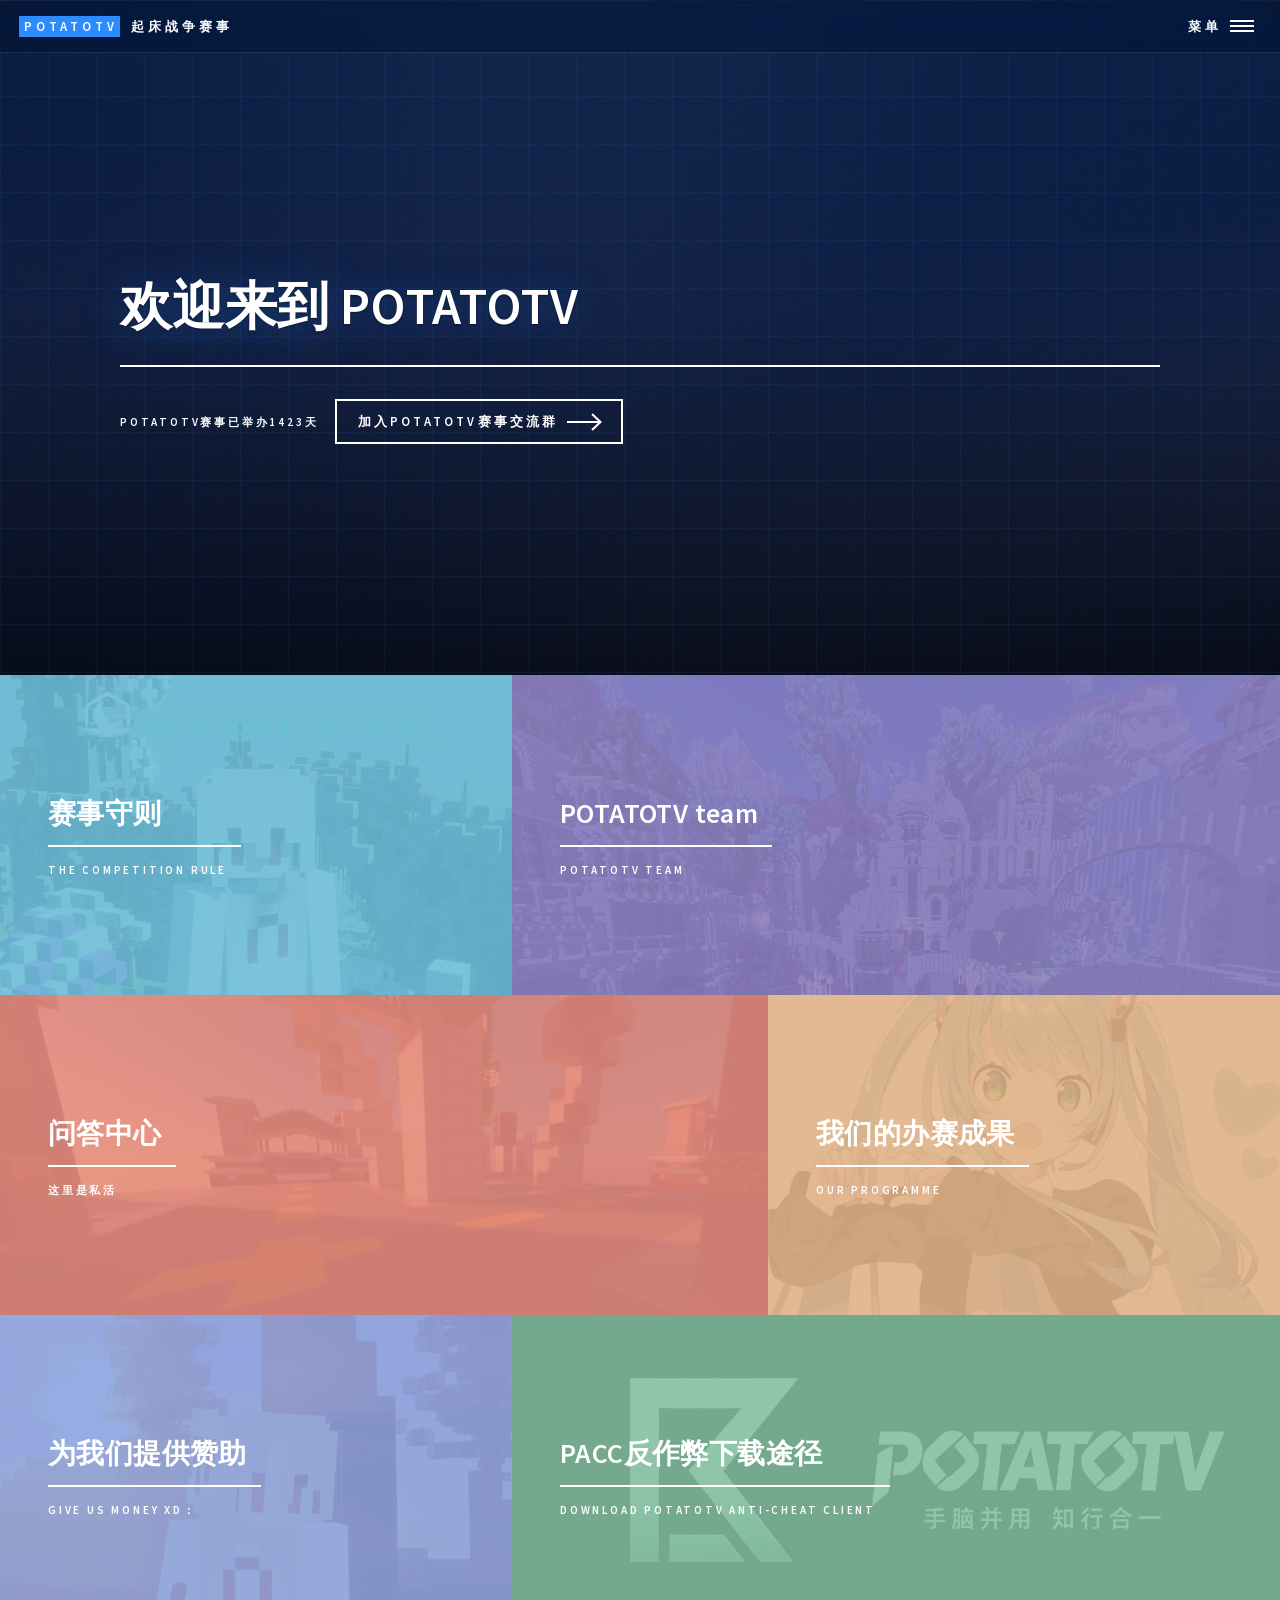
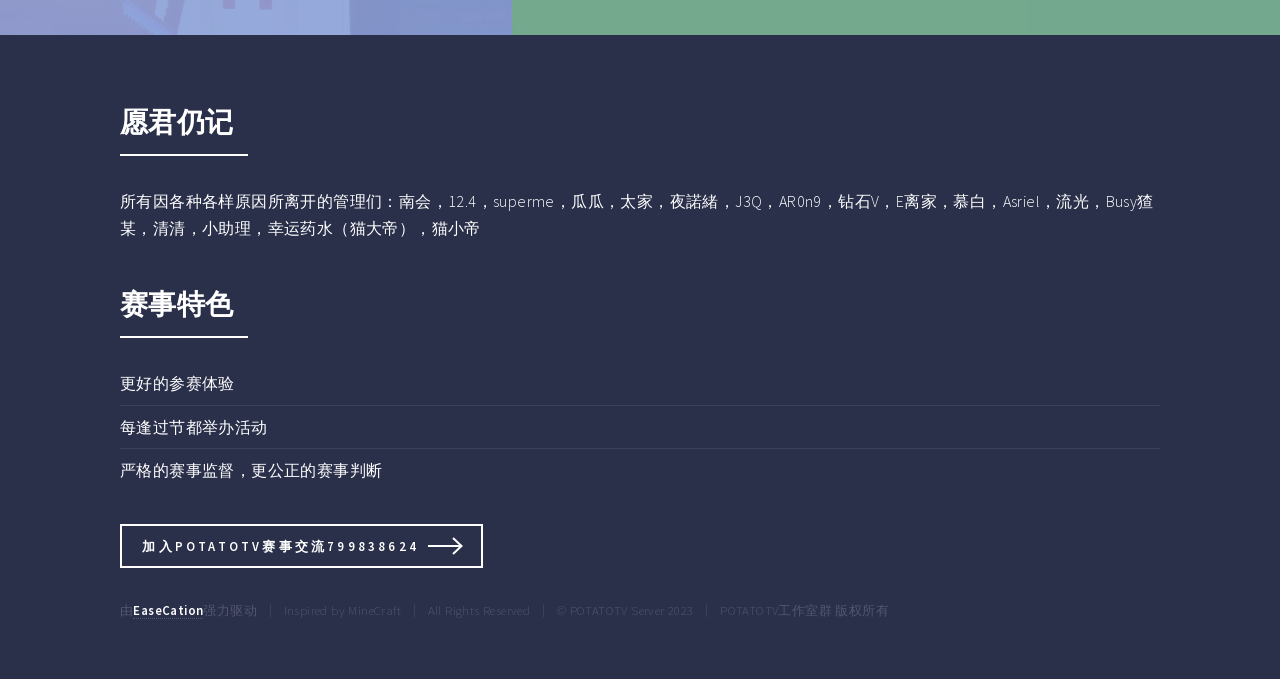
==== commit f4efbbd3: "chore: 背景视频转码为 720p 并本地化字体 背景视频由 1080p60/18Mbps 转码为 720p30/1.4Mbps，体积从 540MB 降至 41.5MB，文件名改为 banner." ====
--- a/index.html
+++ b/index.html
@@ -37,7 +37,7 @@
 				<!-- Banner -->
 					<section id="banner" class="major video-banner">
 						<video class="banner-video" autoplay muted loop playsinline preload="auto" poster="images/banner.jpg">
-							<source src="images/43508f6a-2a5e-4608-bf8e-602aa098ac0a.MP4" type="video/mp4" />
+							<source src="images/banner.mp4" type="video/mp4" />
 						</video>
 						<svg class="banner-svg" xmlns="http://www.w3.org/2000/svg" preserveAspectRatio="none" aria-hidden="true" focusable="false">
 							<defs>
--- a/assets/css/main.css
+++ b/assets/css/main.css
@@ -1,5 +1,39 @@
 @import url(fontawesome-all.min.css);
-@import url("https://fonts.googleapis.com/css?family=Source+Sans+Pro:300,300italic,600,600italic");
+
+/* Source Sans Pro · 本地自托管
+   原为 https://fonts.googleapis.com 引用，国内不可达（ERR_TOO_MANY_REDIRECTS）会导致字体回退 */
+
+	@font-face {
+		font-family: 'Source Sans Pro';
+		font-style: normal;
+		font-weight: 300;
+		font-display: swap;
+		src: url("../fonts/source-sans-pro-latin-300-normal.woff2") format("woff2");
+	}
+
+	@font-face {
+		font-family: 'Source Sans Pro';
+		font-style: italic;
+		font-weight: 300;
+		font-display: swap;
+		src: url("../fonts/source-sans-pro-latin-300-italic.woff2") format("woff2");
+	}
+
+	@font-face {
+		font-family: 'Source Sans Pro';
+		font-style: normal;
+		font-weight: 600;
+		font-display: swap;
+		src: url("../fonts/source-sans-pro-latin-600-normal.woff2") format("woff2");
+	}
+
+	@font-face {
+		font-family: 'Source Sans Pro';
+		font-style: italic;
+		font-weight: 600;
+		font-display: swap;
+		src: url("../fonts/source-sans-pro-latin-600-italic.woff2") format("woff2");
+	}
 
 /*
 	Forty by HTML5 UP
